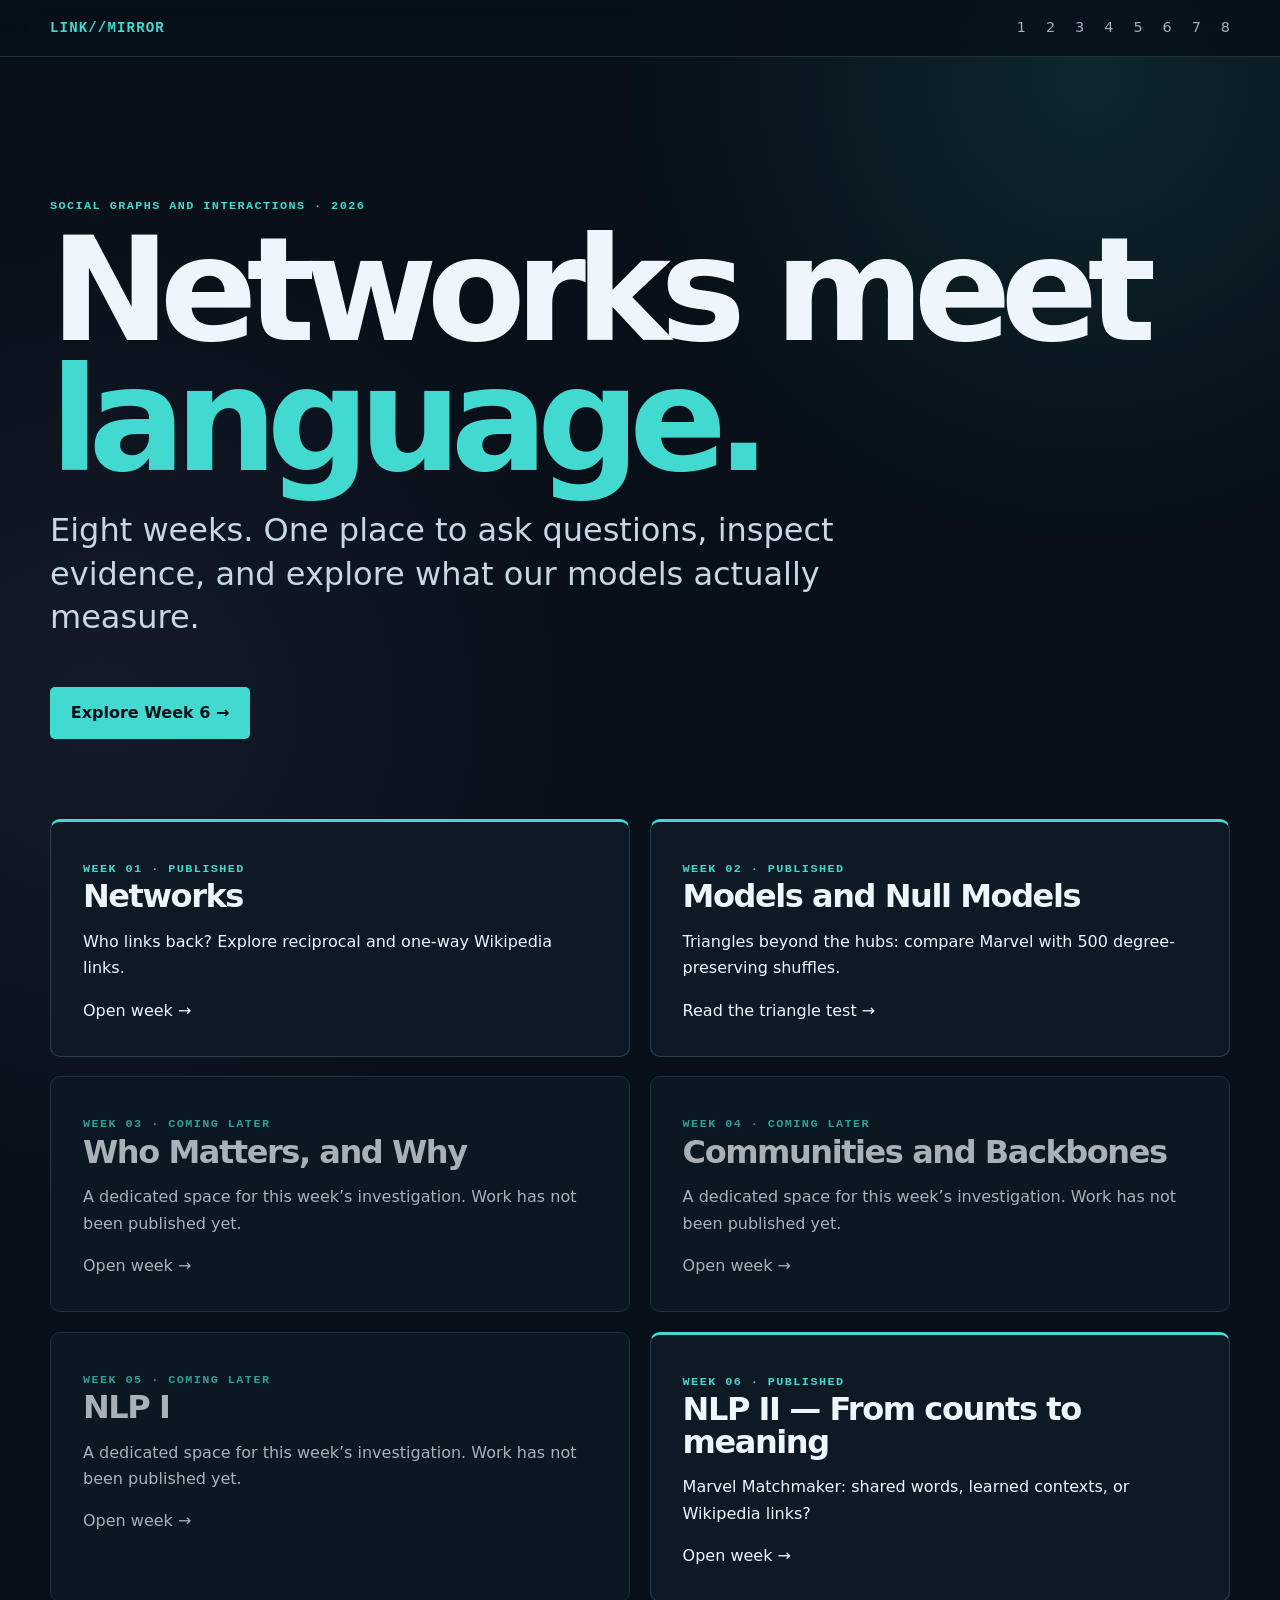
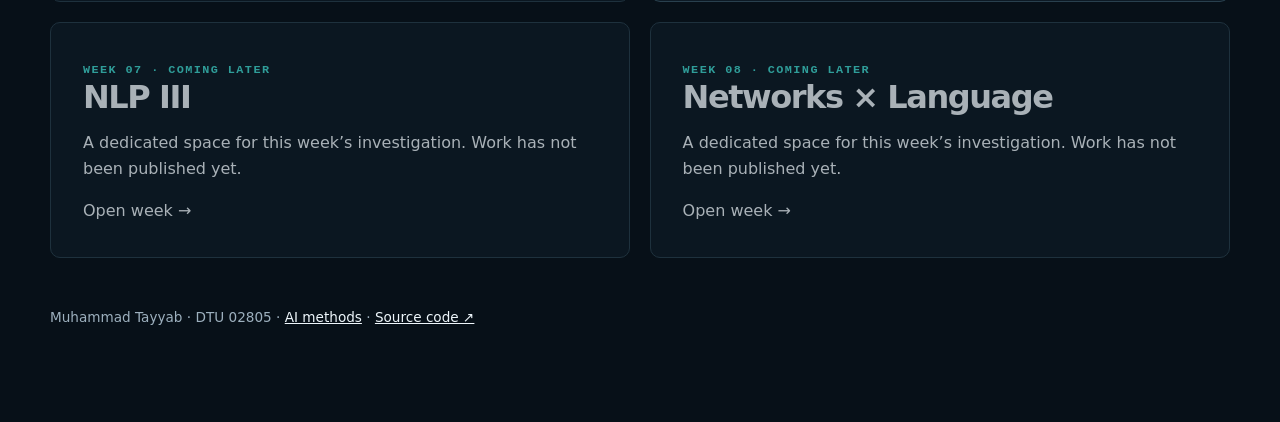
==== index.html @ 4ce1e416 "Publish Week 2 Marvel triangle shuffle test with reproducible analysis" ====
<!doctype html><html lang="en"><head><meta charset="utf-8"><meta name="viewport" content="width=device-width,initial-scale=1"><meta name="description" content="Social Graphs and Interactions: reproducible weekly investigations of networks and language."><title>Networks meet language · LINK//MIRROR</title><link rel="stylesheet" href="styles.css"><link rel="stylesheet" href="course.css?v=2"></head><body><header class="site-header"><a class="brand" href="index.html">LINK//MIRROR</a><nav aria-label="Weekly navigation"><a href="weeks/week1/">1</a><a href="weeks/week2/">2</a><a href="weeks/week3/">3</a><a href="weeks/week4/">4</a><a href="weeks/week5/">5</a><a href="weeks/week6/">6</a><a href="weeks/week7/">7</a><a href="weeks/week8/">8</a></nav></header><main><section class="hero"><p class="eyebrow">Social Graphs and Interactions · 2026</p><h1>Networks meet<br><em>language.</em></h1><p class="lede">Eight weeks. One place to ask questions, inspect evidence, and explore what our models actually measure.</p><a class="button" href="weeks/week6/">Explore Week 6 →</a></section><section class="week-grid"><a class="week-card ready" href="weeks/week1/"><span class="eyebrow">Week 01 · Published</span><h2>Networks</h2><p>Who links back? Explore reciprocal and one-way Wikipedia links.</p><span>Open week →</span></a><a class="week-card ready" href="weeks/week2/"><span class="eyebrow">Week 02 · Published</span><h2>Models and Null Models</h2><p>Triangles beyond the hubs: compare Marvel with 500 degree-preserving shuffles.</p><span>Read the triangle test →</span></a><a class="week-card " href="weeks/week3/"><span class="eyebrow">Week 03 · Coming later</span><h2>Who Matters, and Why</h2><p>A dedicated space for this week’s investigation. Work has not been published yet.</p><span>Open week →</span></a><a class="week-card " href="weeks/week4/"><span class="eyebrow">Week 04 · Coming later</span><h2>Communities and Backbones</h2><p>A dedicated space for this week’s investigation. Work has not been published yet.</p><span>Open week →</span></a><a class="week-card " href="weeks/week5/"><span class="eyebrow">Week 05 · Coming later</span><h2>NLP I</h2><p>A dedicated space for this week’s investigation. Work has not been published yet.</p><span>Open week →</span></a><a class="week-card ready" href="weeks/week6/"><span class="eyebrow">Week 06 · Published</span><h2>NLP II — From counts to meaning</h2><p>Marvel Matchmaker: shared words, learned contexts, or Wikipedia links?</p><span>Open week →</span></a><a class="week-card " href="weeks/week7/"><span class="eyebrow">Week 07 · Coming later</span><h2>NLP III</h2><p>A dedicated space for this week’s investigation. Work has not been published yet.</p><span>Open week →</span></a><a class="week-card " href="weeks/week8/"><span class="eyebrow">Week 08 · Coming later</span><h2>Networks × Language</h2><p>A dedicated space for this week’s investigation. Work has not been published yet.</p><span>Open week →</span></a></section></main><footer><p>Muhammad Tayyab · DTU 02805 · <a href="AI_METHODS.md">AI methods</a> · <a href="https://github.com/tayyab859/Social-graphs-2026">Source code ↗</a></p></footer></body></html>
---- styles.css ----
:root {
  --bg: #071018;
  --panel: #0d1a25;
  --panel-2: #122432;
  --text: #eef6fb;
  --muted: #9db0be;
  --line: #29404e;
  --cyan: #41d9d0;
  --orange: #ff8a5b;
  --violet: #a996ff;
  --max: 1180px;
}
* { box-sizing: border-box; }
html { scroll-behavior: smooth; }
body {
  margin: 0;
  color: var(--text);
  background: radial-gradient(circle at 85% 4%, rgba(65,217,208,.11), transparent 29rem), radial-gradient(circle at 8% 35%, rgba(169,150,255,.08), transparent 32rem), var(--bg);
  font-family: "DM Sans", system-ui, sans-serif;
  font-size: 16px;
  line-height: 1.65;
}
a { color: inherit; }
button, input { font: inherit; }
code { color: var(--cyan); font-family: "Space Mono", monospace; }
.site-header {
  position: sticky;
  top: 0;
  z-index: 20;
  display: flex;
  justify-content: space-between;
  align-items: center;
  gap: 1.5rem;
  padding: 1rem max(1.25rem, calc((100vw - var(--max)) / 2));
  border-bottom: 1px solid rgba(157,176,190,.2);
  background: rgba(7,16,24,.88);
  backdrop-filter: blur(16px);
}
.brand { font: 700 .88rem/1 "Space Mono", monospace; letter-spacing: .08em; text-decoration: none; color: var(--cyan); }
nav { display: flex; gap: 1.25rem; }
nav a { color: var(--muted); text-decoration: none; font-size: .9rem; }
nav a:hover, nav a:focus-visible { color: var(--text); }
main > section, footer { width: min(calc(100% - 2.5rem), var(--max)); margin-inline: auto; }
.hero { padding: clamp(5rem, 11vw, 9rem) 0 4rem; max-width: var(--max); }
.eyebrow, .section-label { margin: 0 0 .75rem; color: var(--cyan); font: 700 .74rem/1.4 "Space Mono", monospace; letter-spacing: .12em; text-transform: uppercase; }
h1, h2, h3, p { margin-top: 0; }
h1 { margin-bottom: 1.5rem; font-size: clamp(4rem, 12vw, 9rem); line-height: .9; letter-spacing: -.075em; }
.lede { max-width: 830px; color: #c8d7e0; font-size: clamp(1.25rem, 2.6vw, 2rem); line-height: 1.35; }
.hero-meta { display: flex; flex-wrap: wrap; gap: .7rem 2rem; color: var(--muted); font: .8rem "Space Mono", monospace; }
.metrics { display: grid; grid-template-columns: repeat(4, 1fr); border: 1px solid var(--line); background: rgba(13,26,37,.72); }
.metrics article { padding: 1.6rem; border-right: 1px solid var(--line); }
.metrics article:last-child { border-right: 0; }
.metrics strong { display: block; font: 700 clamp(1.9rem, 4vw, 3.1rem)/1 "Space Mono", monospace; }
.metrics span { display: block; margin-top: .7rem; color: var(--muted); font-size: .9rem; }
.prose { padding: 7rem 0; }
.two-column { display: grid; grid-template-columns: minmax(0, .82fr) minmax(0, 1.18fr); gap: clamp(2rem, 8vw, 7rem); }
h2 { margin-bottom: 1rem; font-size: clamp(2rem, 4vw, 3.6rem); line-height: 1.02; letter-spacing: -.045em; }
.prose > div:last-child { color: #c0d0da; font-size: 1.1rem; }
.method-strip { display: grid; grid-template-columns: repeat(4, 1fr); gap: 1px; padding: 1px; background: var(--line); }
.method-strip div { min-height: 180px; padding: 1.5rem; background: var(--panel); }
.method-strip span { color: var(--orange); font: 700 .8rem "Space Mono", monospace; }
.method-strip p { margin: 3.5rem 0 0; color: #c4d2db; }
.explorer { padding: 7rem 0; }
.section-heading { display: flex; align-items: end; justify-content: space-between; gap: 2rem; margin-bottom: 2rem; }
.section-heading > div:first-child { max-width: 700px; }
.section-heading p:last-child { color: var(--muted); }
.segmented { display: flex; flex: 0 0 auto; padding: .25rem; border: 1px solid var(--line); background: var(--panel); border-radius: 999px; }
.segmented button { padding: .5rem .85rem; color: var(--muted); background: transparent; border: 0; border-radius: 999px; cursor: pointer; }
.segmented button.active { color: #071018; background: var(--cyan); }
.visual-grid { display: grid; grid-template-columns: minmax(0, 1.55fr) minmax(300px, .75fr); gap: 1rem; }
.plot-card, .character-card { border: 1px solid var(--line); background: rgba(13,26,37,.88); }
.plot-card { position: relative; min-height: 530px; padding: 1rem; overflow: hidden; }
#scatter { width: 100%; height: auto; min-height: 460px; }
.status { position: absolute; inset: 0; display: grid; place-items: center; background: var(--panel); color: var(--muted); z-index: 2; }
.status.error { color: #ffb29a; }
.status[hidden] { display: none; }
.legend { display: flex; justify-content: center; flex-wrap: wrap; gap: 1rem; color: var(--muted); font-size: .8rem; }
.dot { display: inline-block; width: .65rem; height: .65rem; margin-right: .35rem; border-radius: 50%; }
.dot.magnet { background: var(--orange); }
.dot.balanced { background: var(--violet); }
.dot.broadcaster { background: var(--cyan); }
.character-card { padding: 1.4rem; }
.character-card > label { display: block; margin-bottom: .6rem; color: var(--muted); font: 700 .75rem "Space Mono", monospace; text-transform: uppercase; letter-spacing: .08em; }
.character-card input { width: 100%; padding: .85rem 1rem; color: var(--text); background: #071018; border: 1px solid var(--line); border-radius: .35rem; }
.character-card input:focus { outline: 2px solid var(--cyan); outline-offset: 2px; }
.empty-state { padding: 3rem .25rem; color: var(--muted); }
.character-title { display: flex; justify-content: space-between; align-items: start; gap: 1rem; margin-top: 2rem; }
.character-title h3 { margin-bottom: .25rem; font-size: 1.55rem; line-height: 1.1; }
.character-title a { color: var(--cyan); font: .8rem "Space Mono", monospace; }
.mini-metrics { display: grid; grid-template-columns: repeat(3, 1fr); margin: 1.5rem 0; border: 1px solid var(--line); }
.mini-metrics div { padding: .85rem; text-align: center; border-right: 1px solid var(--line); }
.mini-metrics div:last-child { border-right: 0; }
.mini-metrics strong, .mini-metrics span { display: block; }
.mini-metrics strong { font: 700 1.4rem "Space Mono", monospace; }
.mini-metrics span { color: var(--muted); font-size: .72rem; text-transform: uppercase; }
details { border-top: 1px solid var(--line); }
summary { padding: .8rem 0; cursor: pointer; color: #c7d4dc; }
summary b { float: right; color: var(--text); font-family: "Space Mono", monospace; }
details p { max-height: 95px; overflow: auto; color: var(--muted); font-size: .86rem; }
.caption { margin-top: 1rem; color: var(--muted); font-size: .84rem; }
.findings-grid { display: grid; grid-template-columns: repeat(3, 1fr); gap: 1rem; margin-top: 2.5rem; }
.findings-grid article { padding: 1.6rem; border-top: 2px solid var(--orange); background: var(--panel); }
.findings-grid h3 { margin: 1.5rem 0 .75rem; font-size: 1.35rem; }
.findings-grid p { color: var(--muted); }
.finding-number { color: var(--orange); font: 700 .75rem "Space Mono", monospace; }
.rankings { display: grid; grid-template-columns: 1fr 1fr; gap: 1rem; padding-bottom: 7rem; }
.rankings > article { padding: clamp(1.5rem, 3vw, 2.25rem); background: var(--panel); border: 1px solid var(--line); }
.rankings h2 { font-size: 2rem; }
.subcopy { color: var(--muted); }
.bars { margin-top: 2rem; }
.bar-row { display: grid; width: 100%; grid-template-columns: minmax(105px, 1.1fr) 2.2fr 2rem; align-items: center; gap: .65rem; margin: .75rem 0; padding: 0; color: var(--text); background: transparent; border: 0; text-align: left; cursor: pointer; font-size: .86rem; }
.bar-label { overflow: hidden; white-space: nowrap; text-overflow: ellipsis; }
.bar-track { height: .7rem; background: #071018; }
.bar-fill { display: block; height: 100%; background: var(--orange); }
.broadcast .bar-fill { background: var(--cyan); }
.bar-value { text-align: right; font-family: "Space Mono", monospace; }
.interpretation { border-top: 1px solid var(--line); }
.limitations { padding: 4rem; background: var(--panel-2); }
.checks-grid { display: grid; grid-template-columns: repeat(3, 1fr); gap: 1px; margin: 1.5rem 0 2rem; background: var(--line); }
.checks-grid article { padding: 1.25rem; background: var(--panel); }
.checks-grid strong, .checks-grid span { display: block; }
.checks-grid span { margin-top: .4rem; color: var(--muted); }
.checks-grid .pass { color: var(--cyan); }
.checks-grid .fail { color: #ff9c7a; }
footer { display: flex; justify-content: space-between; gap: 2rem; padding: 3rem 0 5rem; color: var(--muted); font-size: .85rem; }
footer strong, footer span { display: block; }
footer strong { color: var(--cyan); font-family: "Space Mono", monospace; }
footer a { color: var(--text); }
.tooltip { position: fixed; z-index: 50; pointer-events: none; padding: .55rem .7rem; border: 1px solid var(--line); background: #02080d; color: var(--text); font-size: .8rem; box-shadow: 0 10px 35px rgba(0,0,0,.4); }
.axis-line, .grid-line { stroke: #2d4554; stroke-width: 1; }
.grid-line { stroke-dasharray: 3 5; opacity: .7; }
.axis-label, .tick-label { fill: var(--muted); font-family: "Space Mono", monospace; font-size: 11px; }
.plot-dot { cursor: pointer; stroke: transparent; stroke-width: 4; transition: r .15s ease, opacity .15s ease; }
.plot-dot:hover, .plot-dot.selected { stroke: #fff; opacity: 1; }
@media (max-width: 850px) {
  nav a:not(:last-child) { display: none; }
  .metrics, .method-strip { grid-template-columns: 1fr 1fr; }
  .metrics article:nth-child(2) { border-right: 0; }
  .metrics article:nth-child(-n+2) { border-bottom: 1px solid var(--line); }
  .two-column, .visual-grid, .rankings { grid-template-columns: 1fr; }
  .findings-grid { grid-template-columns: 1fr; }
  .section-heading { align-items: start; flex-direction: column; }
  .plot-card { min-height: 400px; }
  #scatter { min-height: 360px; }
  .limitations { padding: 2rem 1.25rem; }
  footer { flex-direction: column; }
}
@media (max-width: 520px) {
  h1 { font-size: 3.75rem; }
  .metrics, .method-strip, .checks-grid { grid-template-columns: 1fr; }
  .metrics article { border-right: 0; border-bottom: 1px solid var(--line); }
  .metrics article:last-child { border-bottom: 0; }
  .method-strip div { min-height: 130px; }
  .method-strip p { margin-top: 1.5rem; }
}
@media (prefers-reduced-motion: reduce) {
  html { scroll-behavior: auto; }
  *, *::before, *::after { transition: none !important; }
}
---- course.css ----
em{font-style:normal;color:var(--cyan)}.button{display:inline-block;padding:.8rem 1.3rem;background:var(--cyan);color:var(--bg);text-decoration:none;border-radius:5px;margin:1rem 0;font-weight:700}.week-grid,.case-grid{display:grid;grid-template-columns:repeat(2,minmax(0,1fr));gap:1.2rem}.week-card,.case{padding:2rem;background:var(--panel);border:1px solid var(--line);border-radius:10px}.week-card{text-decoration:none;transition:transform .2s}.week-card:hover{transform:translateY(-4px);border-color:var(--cyan)}.week-card h2{font-size:2rem}.week-card:not(.ready){opacity:.7}.ready{border-top:3px solid var(--cyan)}.match-grid{display:grid;grid-template-columns:repeat(3,minmax(0,1fr));gap:1rem}.match-grid article{padding:1.3rem;background:var(--panel);border:1px solid var(--line);border-radius:8px;min-width:0}.match{display:block;width:100%;text-align:left;border:0;border-bottom:1px solid var(--line);background:transparent;color:var(--text);padding:.9rem .2rem;cursor:pointer}.match:hover{color:var(--cyan)}.score{display:block;font-family:monospace;color:var(--muted)}select,button{font:inherit}select,#surprise{max-width:100%;padding:.7rem;margin:.6rem;background:var(--panel);color:var(--text);border:1px solid var(--cyan);border-radius:5px}#network{max-height:470px;overflow:auto}.chart{background:var(--panel);padding:2rem;border-radius:10px}.chart-row{display:grid;grid-template-columns:180px 1fr 50px;gap:1rem;align-items:center;margin:1.3rem 0}.chart-row>div{height:24px;background:var(--panel-2)}.chart-row i{display:block;height:24px;background:var(--cyan)}.chart-row:nth-child(2) i{background:var(--violet)}.chart-row:nth-child(3) i{background:var(--orange)}pre{white-space:pre-wrap;overflow-wrap:anywhere;padding:1.3rem;background:var(--panel);color:var(--cyan)}.case h3{font-size:1.3rem}.prose>p{max-width:900px}.limitations{margin-bottom:4rem}li{margin-bottom:.8rem}nav{flex-wrap:wrap}a:focus-visible,button:focus-visible,select:focus-visible{outline:3px solid var(--orange);outline-offset:4px}@media(max-width:750px){.week-grid,.case-grid,.match-grid{grid-template-columns:1fr}.chart-row{grid-template-columns:100px 1fr 40px;font-size:.85rem}.chart{padding:1rem}.hero h1{font-size:clamp(3.2rem,13vw,6rem)}.site-header{position:static;gap:.5rem}nav{gap:.65rem}.week-card{padding:1.5rem}}
/* Keep all course weeks reachable on narrow screens. */
nav[aria-label="Weekly navigation"] a { display: inline-block; }
@media (max-width: 520px) { .site-header:has(nav[aria-label="Weekly navigation"]) { flex-wrap: wrap; } }

.overlap-figure{margin:1.5rem 0;padding:1.5rem;background:var(--panel);border:1px solid var(--line);border-radius:10px}.overlap-figure figcaption{margin-bottom:1.5rem}.overlap-row{display:grid;grid-template-columns:80px minmax(0,1fr) 35px;gap:1rem;align-items:center;margin:1rem 0}.overlap-track{background:var(--panel-2);height:26px}.overlap-track span{display:block;height:100%;background:var(--cyan)}.evidence{border-top:1px solid var(--line);padding-top:1rem;font-size:.95rem}.evidence a{text-decoration:underline}@media(max-width:520px){.overlap-figure{padding:1rem}.overlap-row{grid-template-columns:65px minmax(0,1fr) 28px;gap:.6rem}}
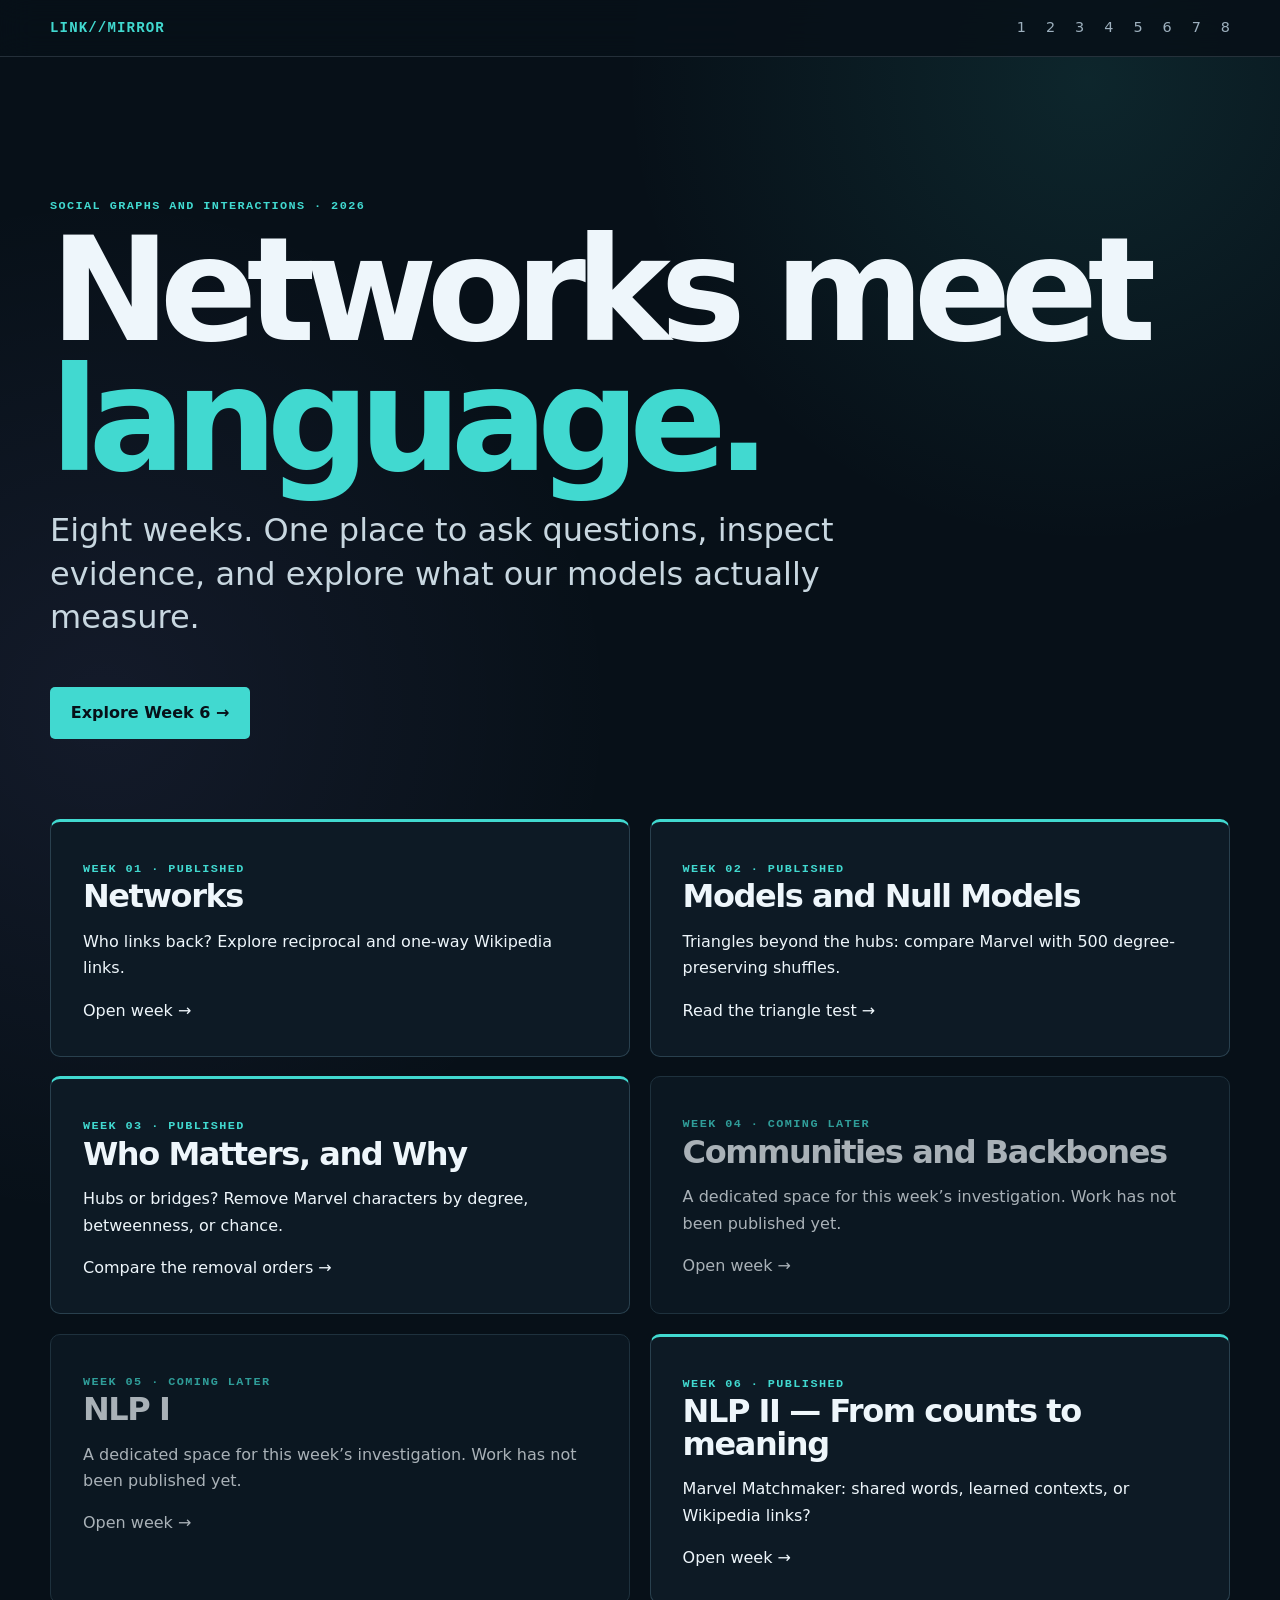
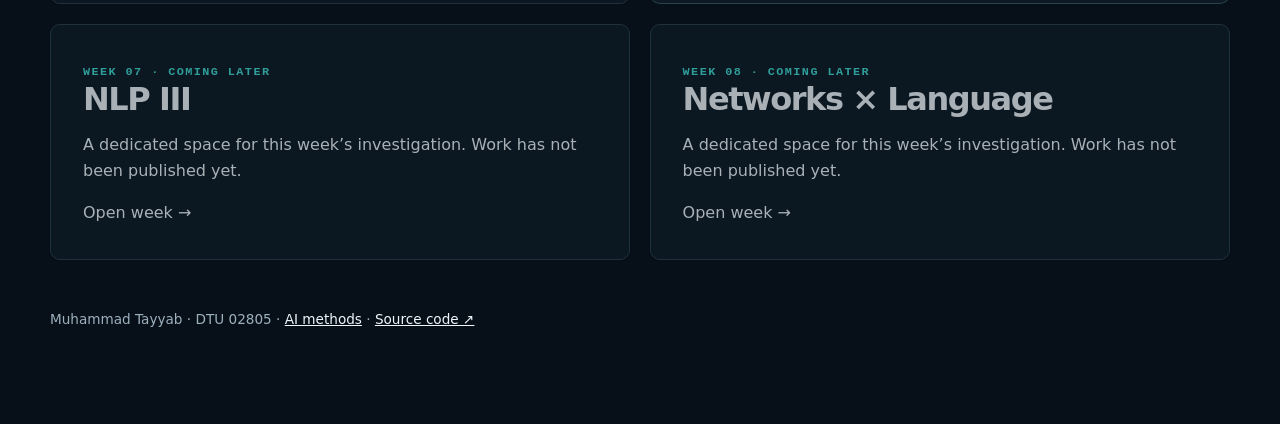
==== commit e9b509bf: "Publish Week 3 fixed-ranking Marvel removal experiment" ====
--- a/index.html
+++ b/index.html
@@ -1 +1 @@
-<!doctype html><html lang="en"><head><meta charset="utf-8"><meta name="viewport" content="width=device-width,initial-scale=1"><meta name="description" content="Social Graphs and Interactions: reproducible weekly investigations of networks and language."><title>Networks meet language · LINK//MIRROR</title><link rel="stylesheet" href="styles.css"><link rel="stylesheet" href="course.css?v=2"></head><body><header class="site-header"><a class="brand" href="index.html">LINK//MIRROR</a><nav aria-label="Weekly navigation"><a href="weeks/week1/">1</a><a href="weeks/week2/">2</a><a href="weeks/week3/">3</a><a href="weeks/week4/">4</a><a href="weeks/week5/">5</a><a href="weeks/week6/">6</a><a href="weeks/week7/">7</a><a href="weeks/week8/">8</a></nav></header><main><section class="hero"><p class="eyebrow">Social Graphs and Interactions · 2026</p><h1>Networks meet<br><em>language.</em></h1><p class="lede">Eight weeks. One place to ask questions, inspect evidence, and explore what our models actually measure.</p><a class="button" href="weeks/week6/">Explore Week 6 →</a></section><section class="week-grid"><a class="week-card ready" href="weeks/week1/"><span class="eyebrow">Week 01 · Published</span><h2>Networks</h2><p>Who links back? Explore reciprocal and one-way Wikipedia links.</p><span>Open week →</span></a><a class="week-card ready" href="weeks/week2/"><span class="eyebrow">Week 02 · Published</span><h2>Models and Null Models</h2><p>Triangles beyond the hubs: compare Marvel with 500 degree-preserving shuffles.</p><span>Read the triangle test →</span></a><a class="week-card " href="weeks/week3/"><span class="eyebrow">Week 03 · Coming later</span><h2>Who Matters, and Why</h2><p>A dedicated space for this week’s investigation. Work has not been published yet.</p><span>Open week →</span></a><a class="week-card " href="weeks/week4/"><span class="eyebrow">Week 04 · Coming later</span><h2>Communities and Backbones</h2><p>A dedicated space for this week’s investigation. Work has not been published yet.</p><span>Open week →</span></a><a class="week-card " href="weeks/week5/"><span class="eyebrow">Week 05 · Coming later</span><h2>NLP I</h2><p>A dedicated space for this week’s investigation. Work has not been published yet.</p><span>Open week →</span></a><a class="week-card ready" href="weeks/week6/"><span class="eyebrow">Week 06 · Published</span><h2>NLP II — From counts to meaning</h2><p>Marvel Matchmaker: shared words, learned contexts, or Wikipedia links?</p><span>Open week →</span></a><a class="week-card " href="weeks/week7/"><span class="eyebrow">Week 07 · Coming later</span><h2>NLP III</h2><p>A dedicated space for this week’s investigation. Work has not been published yet.</p><span>Open week →</span></a><a class="week-card " href="weeks/week8/"><span class="eyebrow">Week 08 · Coming later</span><h2>Networks × Language</h2><p>A dedicated space for this week’s investigation. Work has not been published yet.</p><span>Open week →</span></a></section></main><footer><p>Muhammad Tayyab · DTU 02805 · <a href="AI_METHODS.md">AI methods</a> · <a href="https://github.com/tayyab859/Social-graphs-2026">Source code ↗</a></p></footer></body></html>+<!doctype html><html lang="en"><head><meta charset="utf-8"><meta name="viewport" content="width=device-width,initial-scale=1"><meta name="description" content="Social Graphs and Interactions: reproducible weekly investigations of networks and language."><title>Networks meet language · LINK//MIRROR</title><link rel="stylesheet" href="styles.css"><link rel="stylesheet" href="course.css?v=2"></head><body><header class="site-header"><a class="brand" href="index.html">LINK//MIRROR</a><nav aria-label="Weekly navigation"><a href="weeks/week1/">1</a><a href="weeks/week2/">2</a><a href="weeks/week3/">3</a><a href="weeks/week4/">4</a><a href="weeks/week5/">5</a><a href="weeks/week6/">6</a><a href="weeks/week7/">7</a><a href="weeks/week8/">8</a></nav></header><main><section class="hero"><p class="eyebrow">Social Graphs and Interactions · 2026</p><h1>Networks meet<br><em>language.</em></h1><p class="lede">Eight weeks. One place to ask questions, inspect evidence, and explore what our models actually measure.</p><a class="button" href="weeks/week6/">Explore Week 6 →</a></section><section class="week-grid"><a class="week-card ready" href="weeks/week1/"><span class="eyebrow">Week 01 · Published</span><h2>Networks</h2><p>Who links back? Explore reciprocal and one-way Wikipedia links.</p><span>Open week →</span></a><a class="week-card ready" href="weeks/week2/"><span class="eyebrow">Week 02 · Published</span><h2>Models and Null Models</h2><p>Triangles beyond the hubs: compare Marvel with 500 degree-preserving shuffles.</p><span>Read the triangle test →</span></a><a class="week-card ready" href="weeks/week3/"><span class="eyebrow">Week 03 · Published</span><h2>Who Matters, and Why</h2><p>Hubs or bridges? Remove Marvel characters by degree, betweenness, or chance.</p><span>Compare the removal orders →</span></a><a class="week-card " href="weeks/week4/"><span class="eyebrow">Week 04 · Coming later</span><h2>Communities and Backbones</h2><p>A dedicated space for this week’s investigation. Work has not been published yet.</p><span>Open week →</span></a><a class="week-card " href="weeks/week5/"><span class="eyebrow">Week 05 · Coming later</span><h2>NLP I</h2><p>A dedicated space for this week’s investigation. Work has not been published yet.</p><span>Open week →</span></a><a class="week-card ready" href="weeks/week6/"><span class="eyebrow">Week 06 · Published</span><h2>NLP II — From counts to meaning</h2><p>Marvel Matchmaker: shared words, learned contexts, or Wikipedia links?</p><span>Open week →</span></a><a class="week-card " href="weeks/week7/"><span class="eyebrow">Week 07 · Coming later</span><h2>NLP III</h2><p>A dedicated space for this week’s investigation. Work has not been published yet.</p><span>Open week →</span></a><a class="week-card " href="weeks/week8/"><span class="eyebrow">Week 08 · Coming later</span><h2>Networks × Language</h2><p>A dedicated space for this week’s investigation. Work has not been published yet.</p><span>Open week →</span></a></section></main><footer><p>Muhammad Tayyab · DTU 02805 · <a href="AI_METHODS.md">AI methods</a> · <a href="https://github.com/tayyab859/Social-graphs-2026">Source code ↗</a></p></footer></body></html>
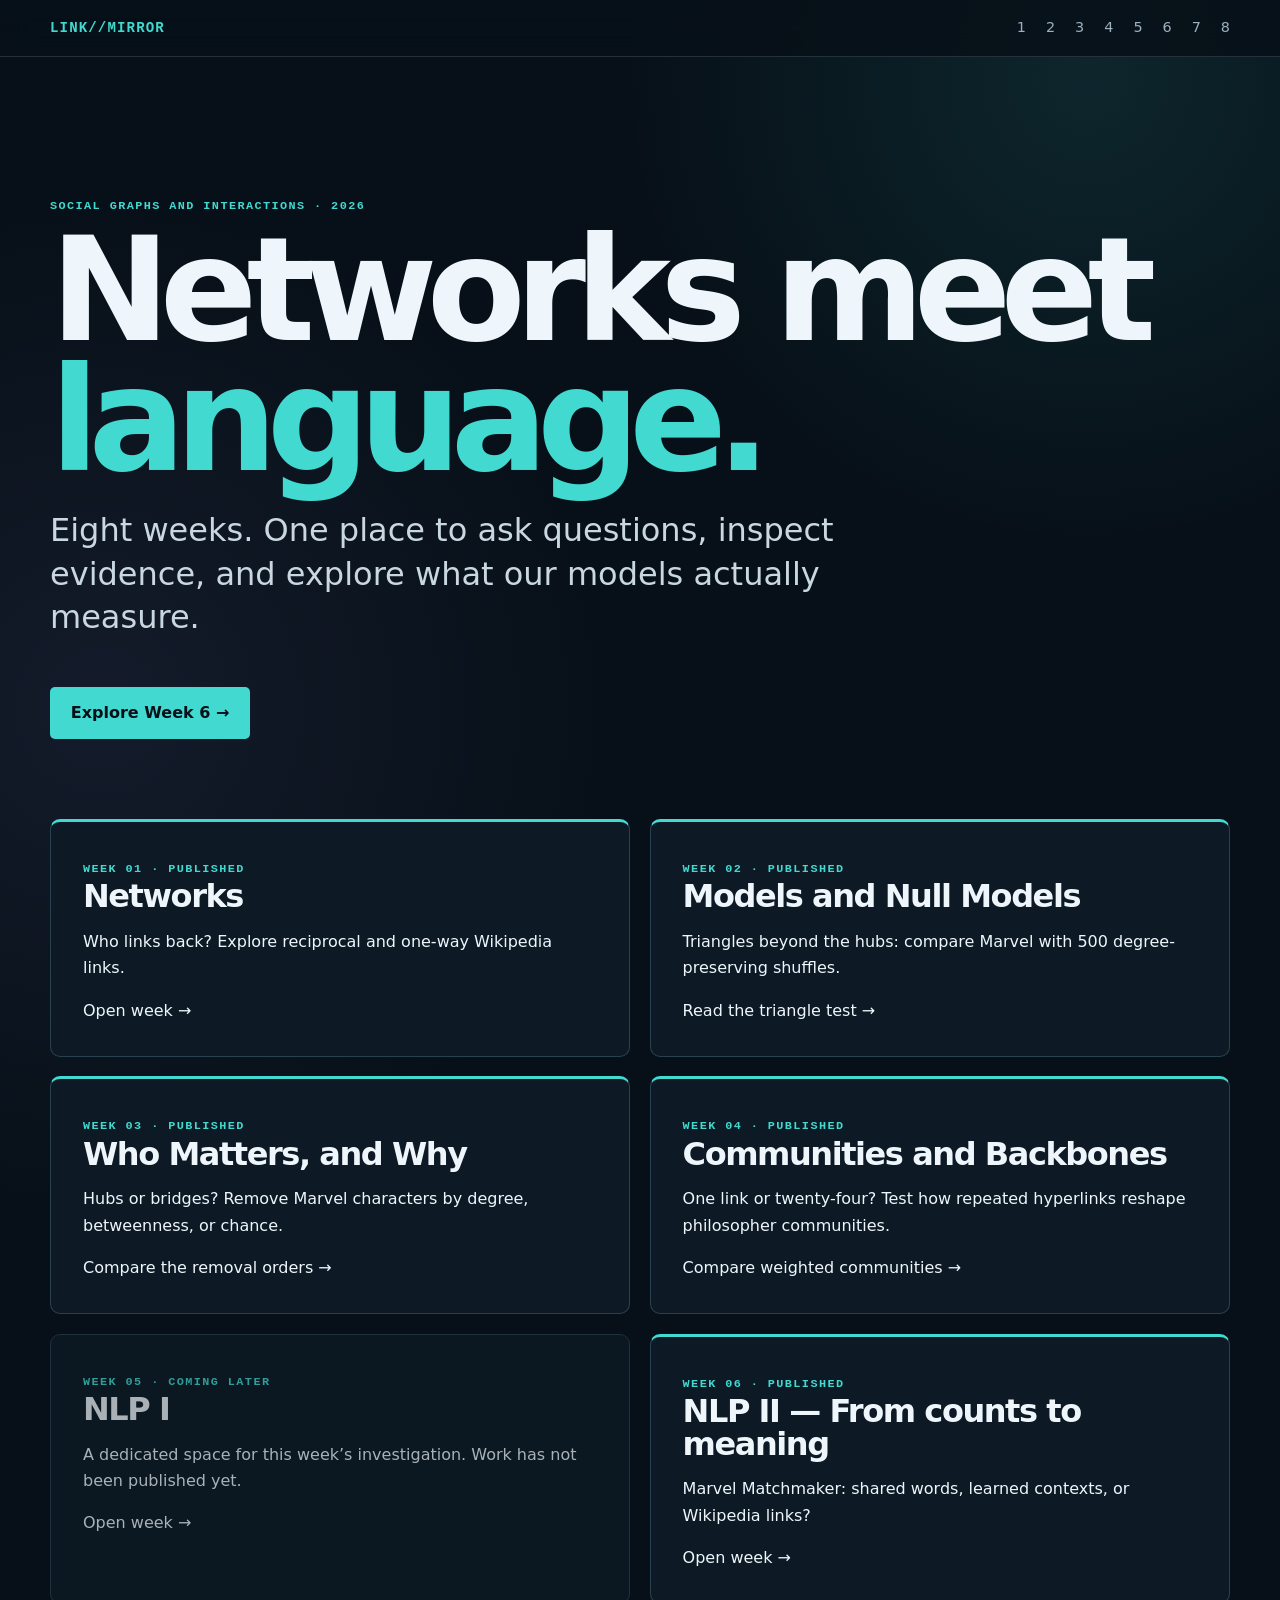
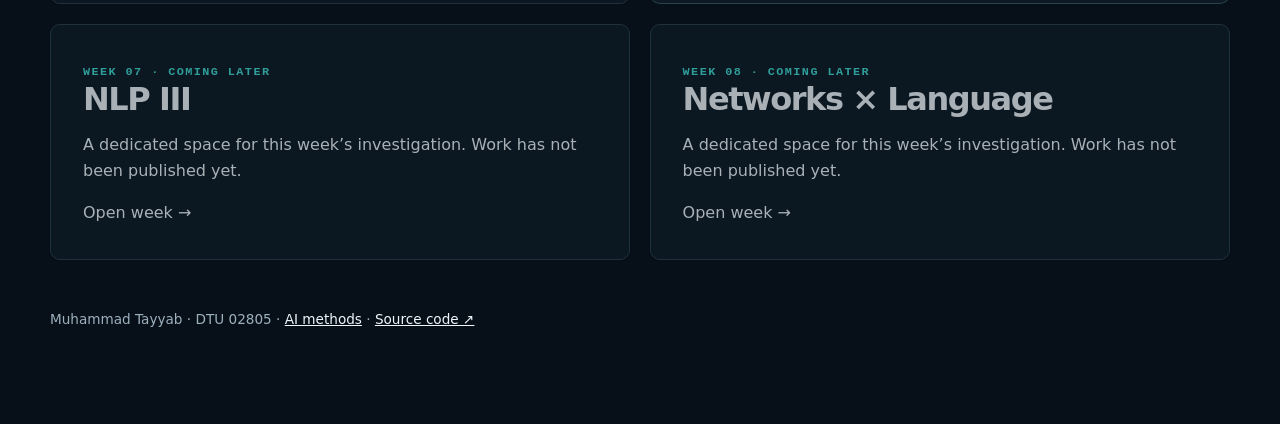
==== commit 2ea6239b: "Publish Week 4 weighted philosopher community comparison" ====
--- a/index.html
+++ b/index.html
@@ -1 +1 @@
-<!doctype html><html lang="en"><head><meta charset="utf-8"><meta name="viewport" content="width=device-width,initial-scale=1"><meta name="description" content="Social Graphs and Interactions: reproducible weekly investigations of networks and language."><title>Networks meet language · LINK//MIRROR</title><link rel="stylesheet" href="styles.css"><link rel="stylesheet" href="course.css?v=2"></head><body><header class="site-header"><a class="brand" href="index.html">LINK//MIRROR</a><nav aria-label="Weekly navigation"><a href="weeks/week1/">1</a><a href="weeks/week2/">2</a><a href="weeks/week3/">3</a><a href="weeks/week4/">4</a><a href="weeks/week5/">5</a><a href="weeks/week6/">6</a><a href="weeks/week7/">7</a><a href="weeks/week8/">8</a></nav></header><main><section class="hero"><p class="eyebrow">Social Graphs and Interactions · 2026</p><h1>Networks meet<br><em>language.</em></h1><p class="lede">Eight weeks. One place to ask questions, inspect evidence, and explore what our models actually measure.</p><a class="button" href="weeks/week6/">Explore Week 6 →</a></section><section class="week-grid"><a class="week-card ready" href="weeks/week1/"><span class="eyebrow">Week 01 · Published</span><h2>Networks</h2><p>Who links back? Explore reciprocal and one-way Wikipedia links.</p><span>Open week →</span></a><a class="week-card ready" href="weeks/week2/"><span class="eyebrow">Week 02 · Published</span><h2>Models and Null Models</h2><p>Triangles beyond the hubs: compare Marvel with 500 degree-preserving shuffles.</p><span>Read the triangle test →</span></a><a class="week-card ready" href="weeks/week3/"><span class="eyebrow">Week 03 · Published</span><h2>Who Matters, and Why</h2><p>Hubs or bridges? Remove Marvel characters by degree, betweenness, or chance.</p><span>Compare the removal orders →</span></a><a class="week-card " href="weeks/week4/"><span class="eyebrow">Week 04 · Coming later</span><h2>Communities and Backbones</h2><p>A dedicated space for this week’s investigation. Work has not been published yet.</p><span>Open week →</span></a><a class="week-card " href="weeks/week5/"><span class="eyebrow">Week 05 · Coming later</span><h2>NLP I</h2><p>A dedicated space for this week’s investigation. Work has not been published yet.</p><span>Open week →</span></a><a class="week-card ready" href="weeks/week6/"><span class="eyebrow">Week 06 · Published</span><h2>NLP II — From counts to meaning</h2><p>Marvel Matchmaker: shared words, learned contexts, or Wikipedia links?</p><span>Open week →</span></a><a class="week-card " href="weeks/week7/"><span class="eyebrow">Week 07 · Coming later</span><h2>NLP III</h2><p>A dedicated space for this week’s investigation. Work has not been published yet.</p><span>Open week →</span></a><a class="week-card " href="weeks/week8/"><span class="eyebrow">Week 08 · Coming later</span><h2>Networks × Language</h2><p>A dedicated space for this week’s investigation. Work has not been published yet.</p><span>Open week →</span></a></section></main><footer><p>Muhammad Tayyab · DTU 02805 · <a href="AI_METHODS.md">AI methods</a> · <a href="https://github.com/tayyab859/Social-graphs-2026">Source code ↗</a></p></footer></body></html>+<!doctype html><html lang="en"><head><meta charset="utf-8"><meta name="viewport" content="width=device-width,initial-scale=1"><meta name="description" content="Social Graphs and Interactions: reproducible weekly investigations of networks and language."><title>Networks meet language · LINK//MIRROR</title><link rel="stylesheet" href="styles.css"><link rel="stylesheet" href="course.css?v=2"></head><body><header class="site-header"><a class="brand" href="index.html">LINK//MIRROR</a><nav aria-label="Weekly navigation"><a href="weeks/week1/">1</a><a href="weeks/week2/">2</a><a href="weeks/week3/">3</a><a href="weeks/week4/">4</a><a href="weeks/week5/">5</a><a href="weeks/week6/">6</a><a href="weeks/week7/">7</a><a href="weeks/week8/">8</a></nav></header><main><section class="hero"><p class="eyebrow">Social Graphs and Interactions · 2026</p><h1>Networks meet<br><em>language.</em></h1><p class="lede">Eight weeks. One place to ask questions, inspect evidence, and explore what our models actually measure.</p><a class="button" href="weeks/week6/">Explore Week 6 →</a></section><section class="week-grid"><a class="week-card ready" href="weeks/week1/"><span class="eyebrow">Week 01 · Published</span><h2>Networks</h2><p>Who links back? Explore reciprocal and one-way Wikipedia links.</p><span>Open week →</span></a><a class="week-card ready" href="weeks/week2/"><span class="eyebrow">Week 02 · Published</span><h2>Models and Null Models</h2><p>Triangles beyond the hubs: compare Marvel with 500 degree-preserving shuffles.</p><span>Read the triangle test →</span></a><a class="week-card ready" href="weeks/week3/"><span class="eyebrow">Week 03 · Published</span><h2>Who Matters, and Why</h2><p>Hubs or bridges? Remove Marvel characters by degree, betweenness, or chance.</p><span>Compare the removal orders →</span></a><a class="week-card ready" href="weeks/week4/"><span class="eyebrow">Week 04 · Published</span><h2>Communities and Backbones</h2><p>One link or twenty-four? Test how repeated hyperlinks reshape philosopher communities.</p><span>Compare weighted communities →</span></a><a class="week-card " href="weeks/week5/"><span class="eyebrow">Week 05 · Coming later</span><h2>NLP I</h2><p>A dedicated space for this week’s investigation. Work has not been published yet.</p><span>Open week →</span></a><a class="week-card ready" href="weeks/week6/"><span class="eyebrow">Week 06 · Published</span><h2>NLP II — From counts to meaning</h2><p>Marvel Matchmaker: shared words, learned contexts, or Wikipedia links?</p><span>Open week →</span></a><a class="week-card " href="weeks/week7/"><span class="eyebrow">Week 07 · Coming later</span><h2>NLP III</h2><p>A dedicated space for this week’s investigation. Work has not been published yet.</p><span>Open week →</span></a><a class="week-card " href="weeks/week8/"><span class="eyebrow">Week 08 · Coming later</span><h2>Networks × Language</h2><p>A dedicated space for this week’s investigation. Work has not been published yet.</p><span>Open week →</span></a></section></main><footer><p>Muhammad Tayyab · DTU 02805 · <a href="AI_METHODS.md">AI methods</a> · <a href="https://github.com/tayyab859/Social-graphs-2026">Source code ↗</a></p></footer></body></html>
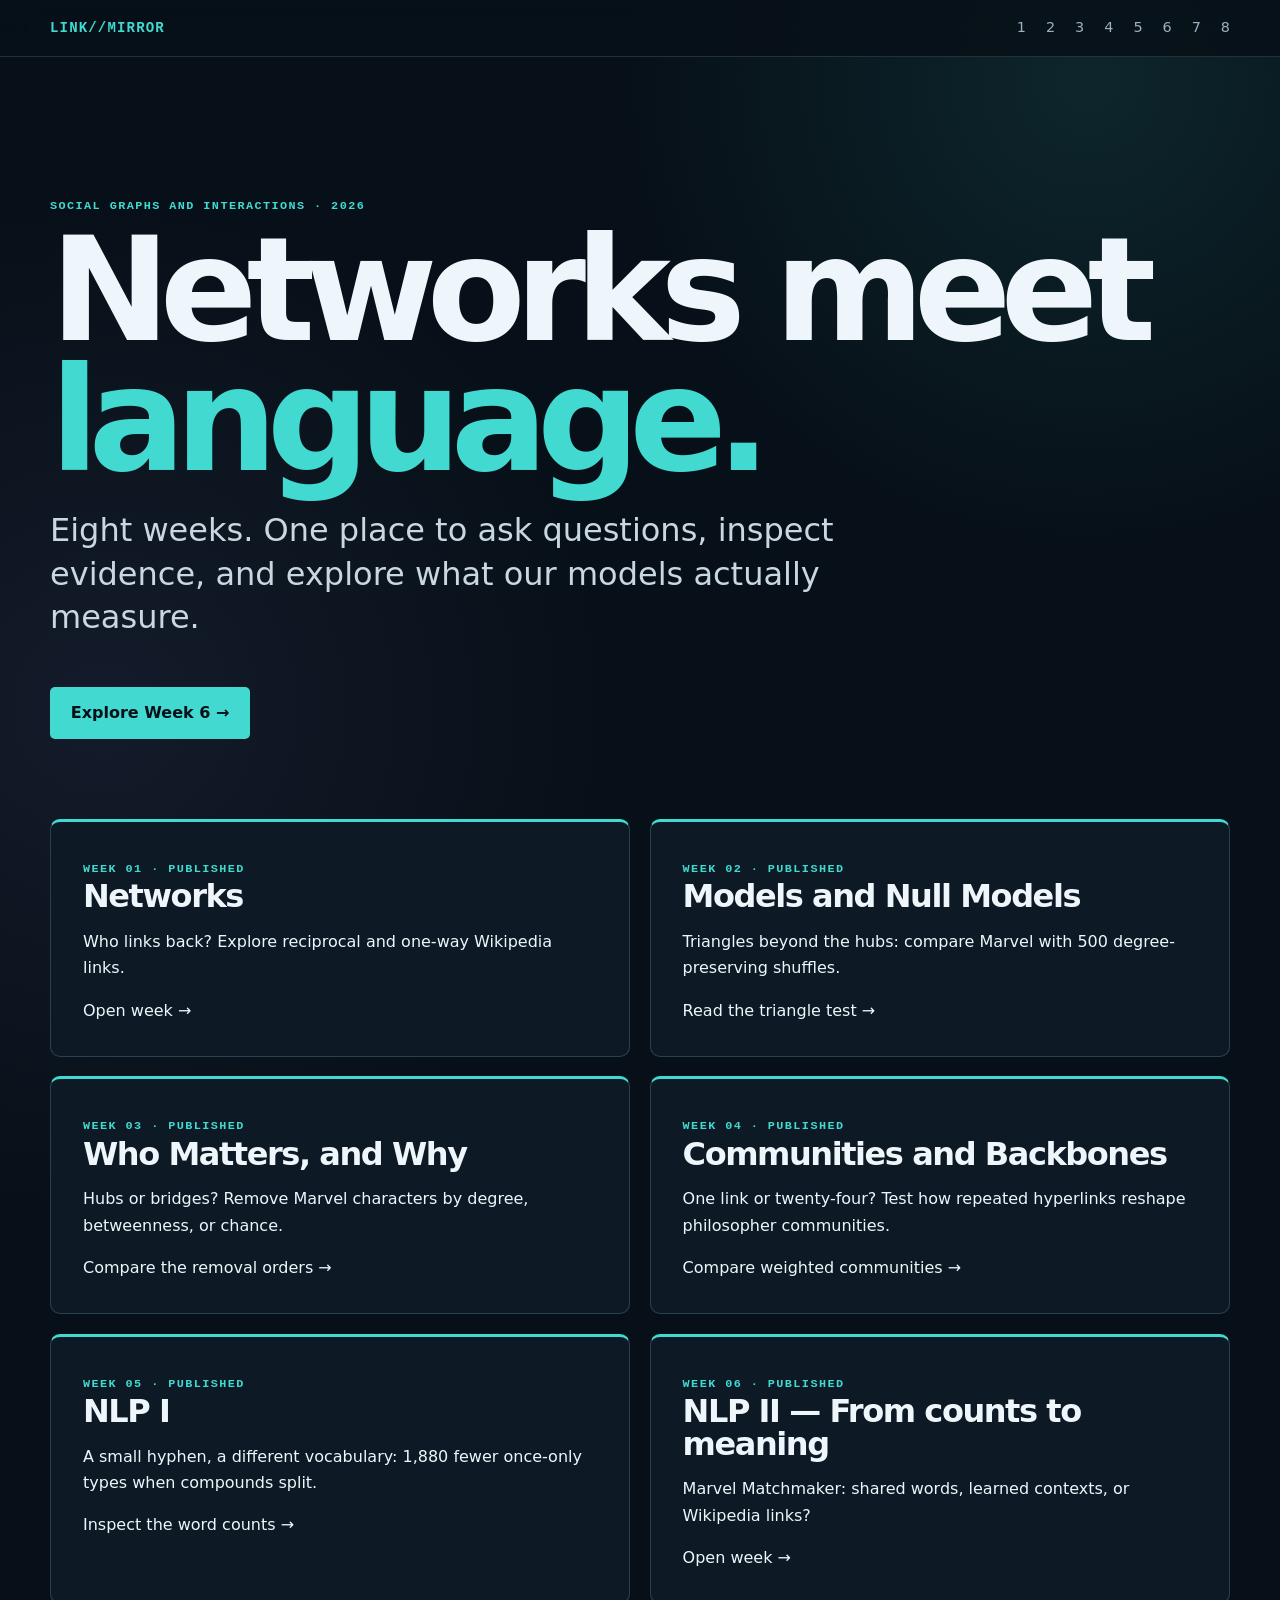
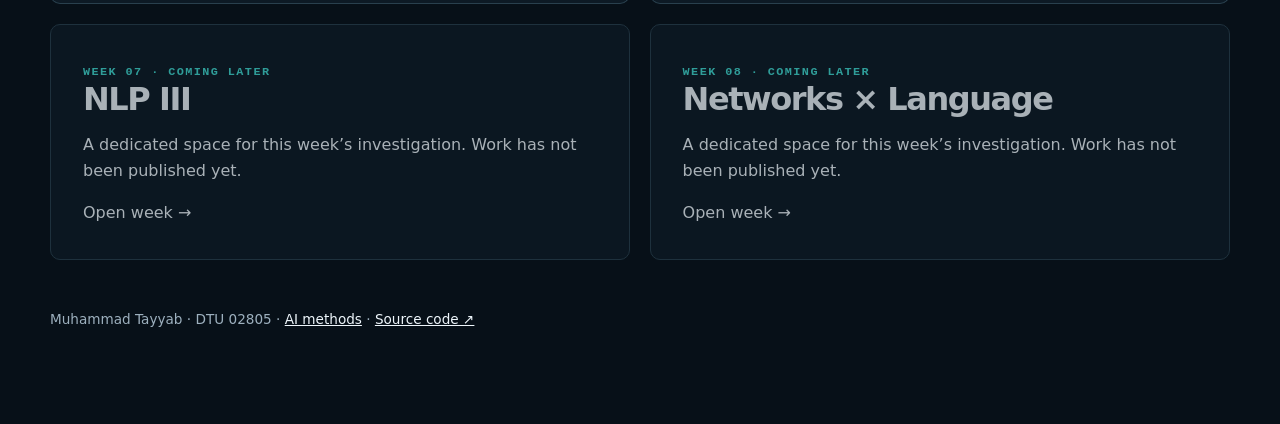
==== commit fe4322e4: "Publish Week 5 hyphen tokenization and rare-word analysis" ====
--- a/index.html
+++ b/index.html
@@ -1 +1 @@
-<!doctype html><html lang="en"><head><meta charset="utf-8"><meta name="viewport" content="width=device-width,initial-scale=1"><meta name="description" content="Social Graphs and Interactions: reproducible weekly investigations of networks and language."><title>Networks meet language · LINK//MIRROR</title><link rel="stylesheet" href="styles.css"><link rel="stylesheet" href="course.css?v=2"></head><body><header class="site-header"><a class="brand" href="index.html">LINK//MIRROR</a><nav aria-label="Weekly navigation"><a href="weeks/week1/">1</a><a href="weeks/week2/">2</a><a href="weeks/week3/">3</a><a href="weeks/week4/">4</a><a href="weeks/week5/">5</a><a href="weeks/week6/">6</a><a href="weeks/week7/">7</a><a href="weeks/week8/">8</a></nav></header><main><section class="hero"><p class="eyebrow">Social Graphs and Interactions · 2026</p><h1>Networks meet<br><em>language.</em></h1><p class="lede">Eight weeks. One place to ask questions, inspect evidence, and explore what our models actually measure.</p><a class="button" href="weeks/week6/">Explore Week 6 →</a></section><section class="week-grid"><a class="week-card ready" href="weeks/week1/"><span class="eyebrow">Week 01 · Published</span><h2>Networks</h2><p>Who links back? Explore reciprocal and one-way Wikipedia links.</p><span>Open week →</span></a><a class="week-card ready" href="weeks/week2/"><span class="eyebrow">Week 02 · Published</span><h2>Models and Null Models</h2><p>Triangles beyond the hubs: compare Marvel with 500 degree-preserving shuffles.</p><span>Read the triangle test →</span></a><a class="week-card ready" href="weeks/week3/"><span class="eyebrow">Week 03 · Published</span><h2>Who Matters, and Why</h2><p>Hubs or bridges? Remove Marvel characters by degree, betweenness, or chance.</p><span>Compare the removal orders →</span></a><a class="week-card ready" href="weeks/week4/"><span class="eyebrow">Week 04 · Published</span><h2>Communities and Backbones</h2><p>One link or twenty-four? Test how repeated hyperlinks reshape philosopher communities.</p><span>Compare weighted communities →</span></a><a class="week-card " href="weeks/week5/"><span class="eyebrow">Week 05 · Coming later</span><h2>NLP I</h2><p>A dedicated space for this week’s investigation. Work has not been published yet.</p><span>Open week →</span></a><a class="week-card ready" href="weeks/week6/"><span class="eyebrow">Week 06 · Published</span><h2>NLP II — From counts to meaning</h2><p>Marvel Matchmaker: shared words, learned contexts, or Wikipedia links?</p><span>Open week →</span></a><a class="week-card " href="weeks/week7/"><span class="eyebrow">Week 07 · Coming later</span><h2>NLP III</h2><p>A dedicated space for this week’s investigation. Work has not been published yet.</p><span>Open week →</span></a><a class="week-card " href="weeks/week8/"><span class="eyebrow">Week 08 · Coming later</span><h2>Networks × Language</h2><p>A dedicated space for this week’s investigation. Work has not been published yet.</p><span>Open week →</span></a></section></main><footer><p>Muhammad Tayyab · DTU 02805 · <a href="AI_METHODS.md">AI methods</a> · <a href="https://github.com/tayyab859/Social-graphs-2026">Source code ↗</a></p></footer></body></html>+<!doctype html><html lang="en"><head><meta charset="utf-8"><meta name="viewport" content="width=device-width,initial-scale=1"><meta name="description" content="Social Graphs and Interactions: reproducible weekly investigations of networks and language."><title>Networks meet language · LINK//MIRROR</title><link rel="stylesheet" href="styles.css"><link rel="stylesheet" href="course.css?v=2"></head><body><header class="site-header"><a class="brand" href="index.html">LINK//MIRROR</a><nav aria-label="Weekly navigation"><a href="weeks/week1/">1</a><a href="weeks/week2/">2</a><a href="weeks/week3/">3</a><a href="weeks/week4/">4</a><a href="weeks/week5/">5</a><a href="weeks/week6/">6</a><a href="weeks/week7/">7</a><a href="weeks/week8/">8</a></nav></header><main><section class="hero"><p class="eyebrow">Social Graphs and Interactions · 2026</p><h1>Networks meet<br><em>language.</em></h1><p class="lede">Eight weeks. One place to ask questions, inspect evidence, and explore what our models actually measure.</p><a class="button" href="weeks/week6/">Explore Week 6 →</a></section><section class="week-grid"><a class="week-card ready" href="weeks/week1/"><span class="eyebrow">Week 01 · Published</span><h2>Networks</h2><p>Who links back? Explore reciprocal and one-way Wikipedia links.</p><span>Open week →</span></a><a class="week-card ready" href="weeks/week2/"><span class="eyebrow">Week 02 · Published</span><h2>Models and Null Models</h2><p>Triangles beyond the hubs: compare Marvel with 500 degree-preserving shuffles.</p><span>Read the triangle test →</span></a><a class="week-card ready" href="weeks/week3/"><span class="eyebrow">Week 03 · Published</span><h2>Who Matters, and Why</h2><p>Hubs or bridges? Remove Marvel characters by degree, betweenness, or chance.</p><span>Compare the removal orders →</span></a><a class="week-card ready" href="weeks/week4/"><span class="eyebrow">Week 04 · Published</span><h2>Communities and Backbones</h2><p>One link or twenty-four? Test how repeated hyperlinks reshape philosopher communities.</p><span>Compare weighted communities →</span></a><a class="week-card ready" href="weeks/week5/"><span class="eyebrow">Week 05 · Published</span><h2>NLP I</h2><p>A small hyphen, a different vocabulary: 1,880 fewer once-only types when compounds split.</p><span>Inspect the word counts →</span></a><a class="week-card ready" href="weeks/week6/"><span class="eyebrow">Week 06 · Published</span><h2>NLP II — From counts to meaning</h2><p>Marvel Matchmaker: shared words, learned contexts, or Wikipedia links?</p><span>Open week →</span></a><a class="week-card " href="weeks/week7/"><span class="eyebrow">Week 07 · Coming later</span><h2>NLP III</h2><p>A dedicated space for this week’s investigation. Work has not been published yet.</p><span>Open week →</span></a><a class="week-card " href="weeks/week8/"><span class="eyebrow">Week 08 · Coming later</span><h2>Networks × Language</h2><p>A dedicated space for this week’s investigation. Work has not been published yet.</p><span>Open week →</span></a></section></main><footer><p>Muhammad Tayyab · DTU 02805 · <a href="AI_METHODS.md">AI methods</a> · <a href="https://github.com/tayyab859/Social-graphs-2026">Source code ↗</a></p></footer></body></html>
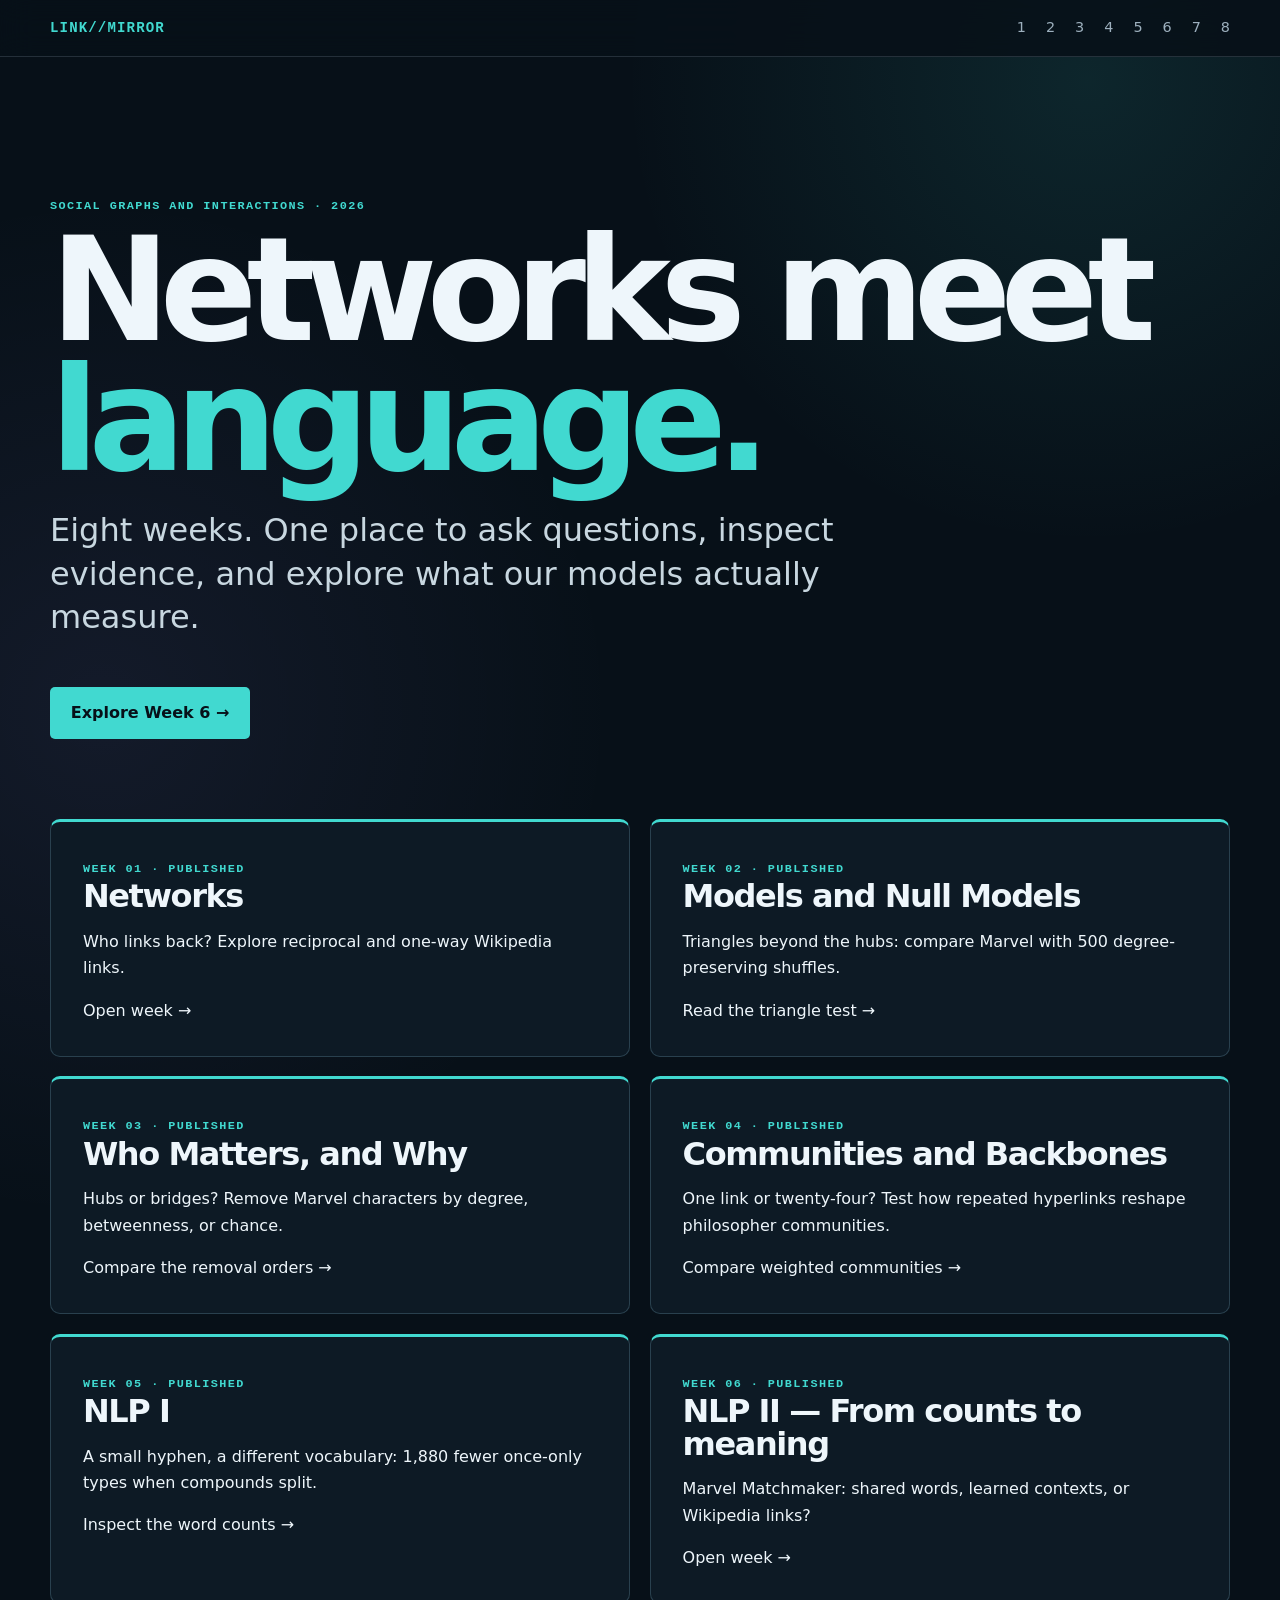
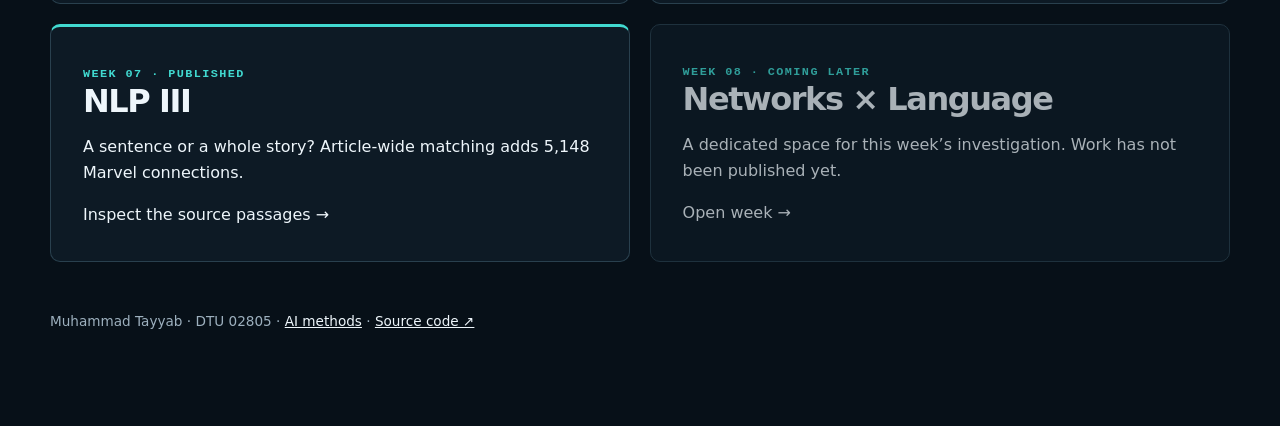
==== commit 8d74947e: "Publish Week 7 co-occurrence window comparison with source audits" ====
--- a/index.html
+++ b/index.html
@@ -1 +1 @@
-<!doctype html><html lang="en"><head><meta charset="utf-8"><meta name="viewport" content="width=device-width,initial-scale=1"><meta name="description" content="Social Graphs and Interactions: reproducible weekly investigations of networks and language."><title>Networks meet language · LINK//MIRROR</title><link rel="stylesheet" href="styles.css"><link rel="stylesheet" href="course.css?v=2"></head><body><header class="site-header"><a class="brand" href="index.html">LINK//MIRROR</a><nav aria-label="Weekly navigation"><a href="weeks/week1/">1</a><a href="weeks/week2/">2</a><a href="weeks/week3/">3</a><a href="weeks/week4/">4</a><a href="weeks/week5/">5</a><a href="weeks/week6/">6</a><a href="weeks/week7/">7</a><a href="weeks/week8/">8</a></nav></header><main><section class="hero"><p class="eyebrow">Social Graphs and Interactions · 2026</p><h1>Networks meet<br><em>language.</em></h1><p class="lede">Eight weeks. One place to ask questions, inspect evidence, and explore what our models actually measure.</p><a class="button" href="weeks/week6/">Explore Week 6 →</a></section><section class="week-grid"><a class="week-card ready" href="weeks/week1/"><span class="eyebrow">Week 01 · Published</span><h2>Networks</h2><p>Who links back? Explore reciprocal and one-way Wikipedia links.</p><span>Open week →</span></a><a class="week-card ready" href="weeks/week2/"><span class="eyebrow">Week 02 · Published</span><h2>Models and Null Models</h2><p>Triangles beyond the hubs: compare Marvel with 500 degree-preserving shuffles.</p><span>Read the triangle test →</span></a><a class="week-card ready" href="weeks/week3/"><span class="eyebrow">Week 03 · Published</span><h2>Who Matters, and Why</h2><p>Hubs or bridges? Remove Marvel characters by degree, betweenness, or chance.</p><span>Compare the removal orders →</span></a><a class="week-card ready" href="weeks/week4/"><span class="eyebrow">Week 04 · Published</span><h2>Communities and Backbones</h2><p>One link or twenty-four? Test how repeated hyperlinks reshape philosopher communities.</p><span>Compare weighted communities →</span></a><a class="week-card ready" href="weeks/week5/"><span class="eyebrow">Week 05 · Published</span><h2>NLP I</h2><p>A small hyphen, a different vocabulary: 1,880 fewer once-only types when compounds split.</p><span>Inspect the word counts →</span></a><a class="week-card ready" href="weeks/week6/"><span class="eyebrow">Week 06 · Published</span><h2>NLP II — From counts to meaning</h2><p>Marvel Matchmaker: shared words, learned contexts, or Wikipedia links?</p><span>Open week →</span></a><a class="week-card " href="weeks/week7/"><span class="eyebrow">Week 07 · Coming later</span><h2>NLP III</h2><p>A dedicated space for this week’s investigation. Work has not been published yet.</p><span>Open week →</span></a><a class="week-card " href="weeks/week8/"><span class="eyebrow">Week 08 · Coming later</span><h2>Networks × Language</h2><p>A dedicated space for this week’s investigation. Work has not been published yet.</p><span>Open week →</span></a></section></main><footer><p>Muhammad Tayyab · DTU 02805 · <a href="AI_METHODS.md">AI methods</a> · <a href="https://github.com/tayyab859/Social-graphs-2026">Source code ↗</a></p></footer></body></html>+<!doctype html><html lang="en"><head><meta charset="utf-8"><meta name="viewport" content="width=device-width,initial-scale=1"><meta name="description" content="Social Graphs and Interactions: reproducible weekly investigations of networks and language."><title>Networks meet language · LINK//MIRROR</title><link rel="stylesheet" href="styles.css"><link rel="stylesheet" href="course.css?v=2"></head><body><header class="site-header"><a class="brand" href="index.html">LINK//MIRROR</a><nav aria-label="Weekly navigation"><a href="weeks/week1/">1</a><a href="weeks/week2/">2</a><a href="weeks/week3/">3</a><a href="weeks/week4/">4</a><a href="weeks/week5/">5</a><a href="weeks/week6/">6</a><a href="weeks/week7/">7</a><a href="weeks/week8/">8</a></nav></header><main><section class="hero"><p class="eyebrow">Social Graphs and Interactions · 2026</p><h1>Networks meet<br><em>language.</em></h1><p class="lede">Eight weeks. One place to ask questions, inspect evidence, and explore what our models actually measure.</p><a class="button" href="weeks/week6/">Explore Week 6 →</a></section><section class="week-grid"><a class="week-card ready" href="weeks/week1/"><span class="eyebrow">Week 01 · Published</span><h2>Networks</h2><p>Who links back? Explore reciprocal and one-way Wikipedia links.</p><span>Open week →</span></a><a class="week-card ready" href="weeks/week2/"><span class="eyebrow">Week 02 · Published</span><h2>Models and Null Models</h2><p>Triangles beyond the hubs: compare Marvel with 500 degree-preserving shuffles.</p><span>Read the triangle test →</span></a><a class="week-card ready" href="weeks/week3/"><span class="eyebrow">Week 03 · Published</span><h2>Who Matters, and Why</h2><p>Hubs or bridges? Remove Marvel characters by degree, betweenness, or chance.</p><span>Compare the removal orders →</span></a><a class="week-card ready" href="weeks/week4/"><span class="eyebrow">Week 04 · Published</span><h2>Communities and Backbones</h2><p>One link or twenty-four? Test how repeated hyperlinks reshape philosopher communities.</p><span>Compare weighted communities →</span></a><a class="week-card ready" href="weeks/week5/"><span class="eyebrow">Week 05 · Published</span><h2>NLP I</h2><p>A small hyphen, a different vocabulary: 1,880 fewer once-only types when compounds split.</p><span>Inspect the word counts →</span></a><a class="week-card ready" href="weeks/week6/"><span class="eyebrow">Week 06 · Published</span><h2>NLP II — From counts to meaning</h2><p>Marvel Matchmaker: shared words, learned contexts, or Wikipedia links?</p><span>Open week →</span></a><a class="week-card ready" href="weeks/week7/"><span class="eyebrow">Week 07 · Published</span><h2>NLP III</h2><p>A sentence or a whole story? Article-wide matching adds 5,148 Marvel connections.</p><span>Inspect the source passages →</span></a><a class="week-card " href="weeks/week8/"><span class="eyebrow">Week 08 · Coming later</span><h2>Networks × Language</h2><p>A dedicated space for this week’s investigation. Work has not been published yet.</p><span>Open week →</span></a></section></main><footer><p>Muhammad Tayyab · DTU 02805 · <a href="AI_METHODS.md">AI methods</a> · <a href="https://github.com/tayyab859/Social-graphs-2026">Source code ↗</a></p></footer></body></html>
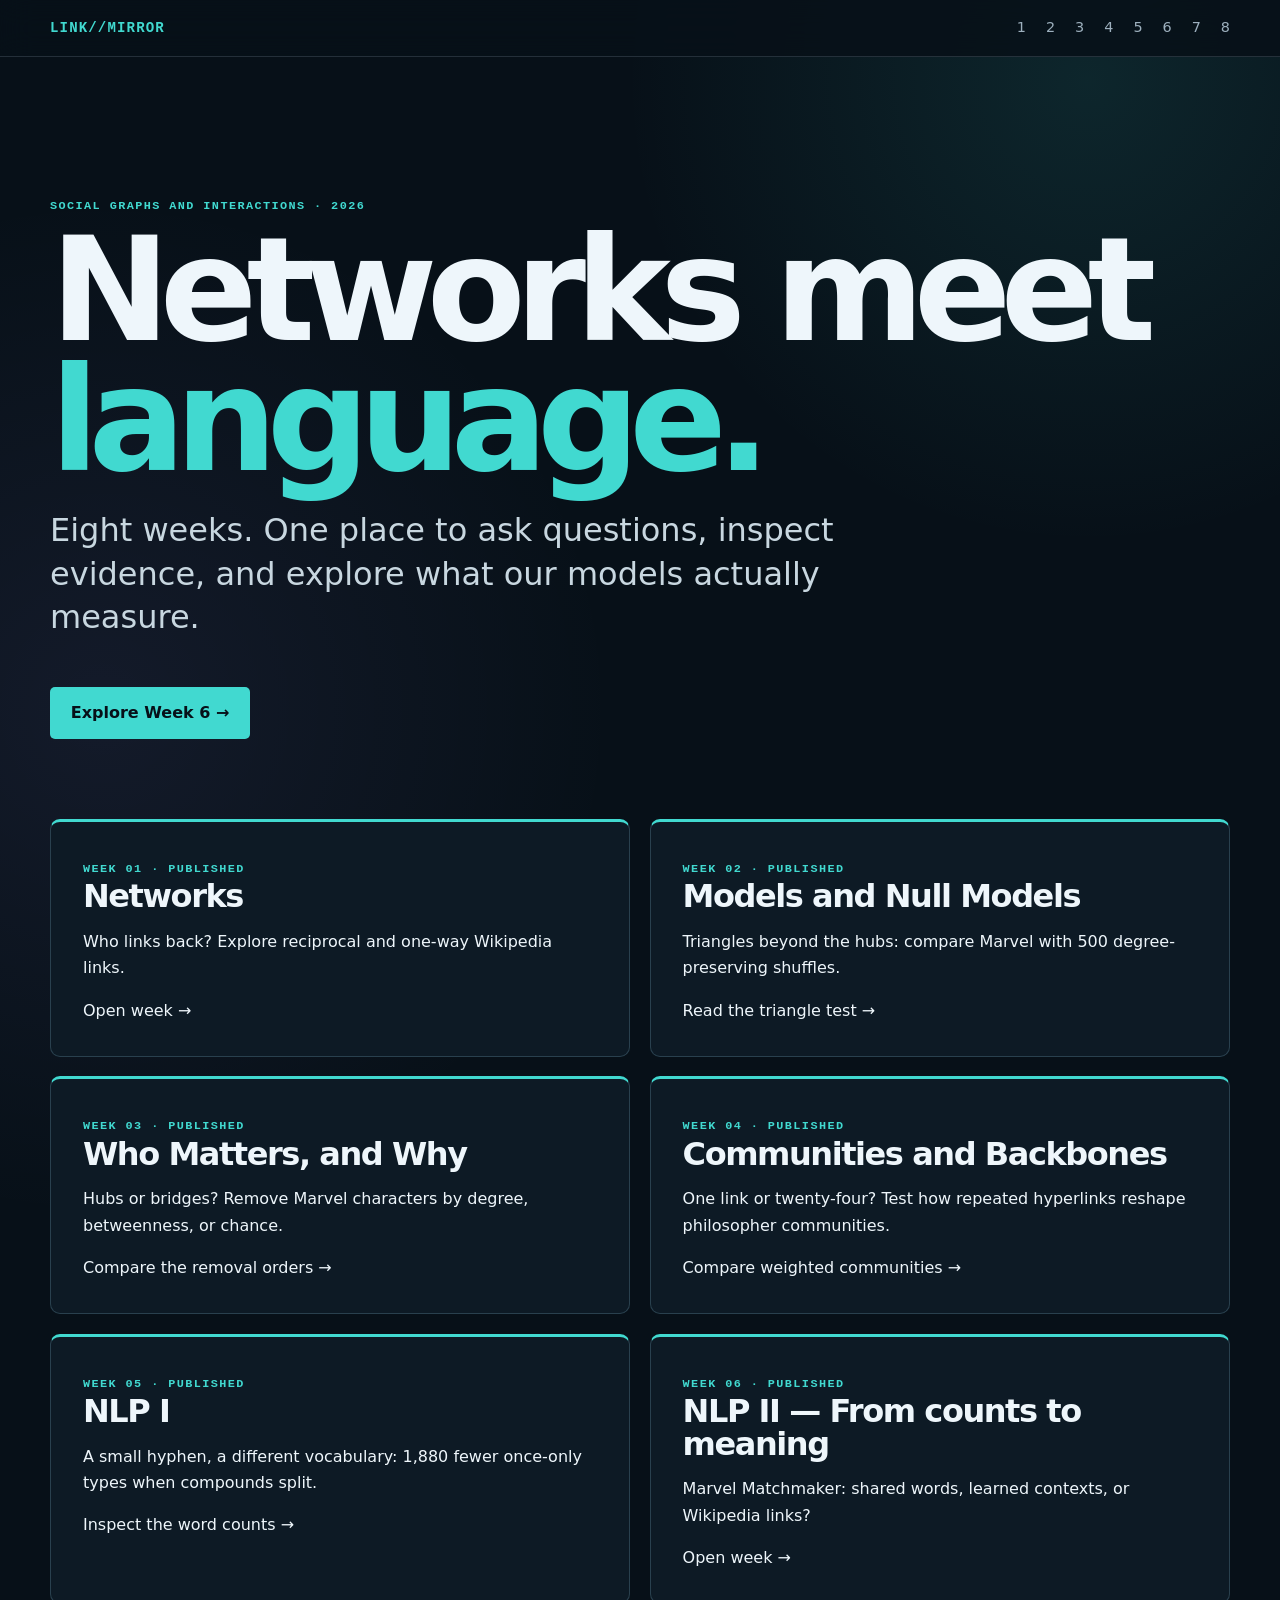
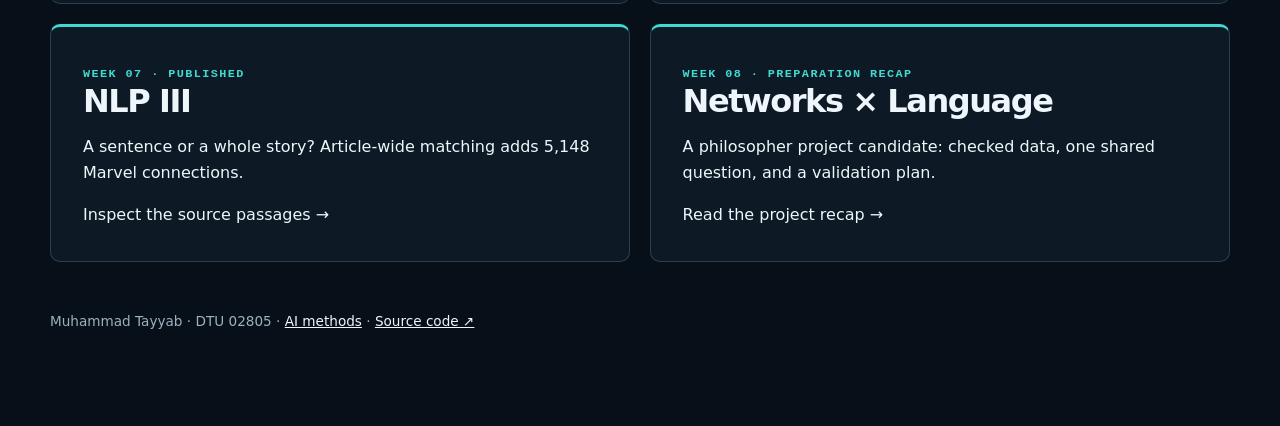
==== commit 32b830bc: "Publish Week 8 project-preparation recap and reproducible dataset check" ====
--- a/index.html
+++ b/index.html
@@ -1 +1 @@
-<!doctype html><html lang="en"><head><meta charset="utf-8"><meta name="viewport" content="width=device-width,initial-scale=1"><meta name="description" content="Social Graphs and Interactions: reproducible weekly investigations of networks and language."><title>Networks meet language · LINK//MIRROR</title><link rel="stylesheet" href="styles.css"><link rel="stylesheet" href="course.css?v=2"></head><body><header class="site-header"><a class="brand" href="index.html">LINK//MIRROR</a><nav aria-label="Weekly navigation"><a href="weeks/week1/">1</a><a href="weeks/week2/">2</a><a href="weeks/week3/">3</a><a href="weeks/week4/">4</a><a href="weeks/week5/">5</a><a href="weeks/week6/">6</a><a href="weeks/week7/">7</a><a href="weeks/week8/">8</a></nav></header><main><section class="hero"><p class="eyebrow">Social Graphs and Interactions · 2026</p><h1>Networks meet<br><em>language.</em></h1><p class="lede">Eight weeks. One place to ask questions, inspect evidence, and explore what our models actually measure.</p><a class="button" href="weeks/week6/">Explore Week 6 →</a></section><section class="week-grid"><a class="week-card ready" href="weeks/week1/"><span class="eyebrow">Week 01 · Published</span><h2>Networks</h2><p>Who links back? Explore reciprocal and one-way Wikipedia links.</p><span>Open week →</span></a><a class="week-card ready" href="weeks/week2/"><span class="eyebrow">Week 02 · Published</span><h2>Models and Null Models</h2><p>Triangles beyond the hubs: compare Marvel with 500 degree-preserving shuffles.</p><span>Read the triangle test →</span></a><a class="week-card ready" href="weeks/week3/"><span class="eyebrow">Week 03 · Published</span><h2>Who Matters, and Why</h2><p>Hubs or bridges? Remove Marvel characters by degree, betweenness, or chance.</p><span>Compare the removal orders →</span></a><a class="week-card ready" href="weeks/week4/"><span class="eyebrow">Week 04 · Published</span><h2>Communities and Backbones</h2><p>One link or twenty-four? Test how repeated hyperlinks reshape philosopher communities.</p><span>Compare weighted communities →</span></a><a class="week-card ready" href="weeks/week5/"><span class="eyebrow">Week 05 · Published</span><h2>NLP I</h2><p>A small hyphen, a different vocabulary: 1,880 fewer once-only types when compounds split.</p><span>Inspect the word counts →</span></a><a class="week-card ready" href="weeks/week6/"><span class="eyebrow">Week 06 · Published</span><h2>NLP II — From counts to meaning</h2><p>Marvel Matchmaker: shared words, learned contexts, or Wikipedia links?</p><span>Open week →</span></a><a class="week-card ready" href="weeks/week7/"><span class="eyebrow">Week 07 · Published</span><h2>NLP III</h2><p>A sentence or a whole story? Article-wide matching adds 5,148 Marvel connections.</p><span>Inspect the source passages →</span></a><a class="week-card " href="weeks/week8/"><span class="eyebrow">Week 08 · Coming later</span><h2>Networks × Language</h2><p>A dedicated space for this week’s investigation. Work has not been published yet.</p><span>Open week →</span></a></section></main><footer><p>Muhammad Tayyab · DTU 02805 · <a href="AI_METHODS.md">AI methods</a> · <a href="https://github.com/tayyab859/Social-graphs-2026">Source code ↗</a></p></footer></body></html>+<!doctype html><html lang="en"><head><meta charset="utf-8"><meta name="viewport" content="width=device-width,initial-scale=1"><meta name="description" content="Social Graphs and Interactions: reproducible weekly investigations of networks and language."><title>Networks meet language · LINK//MIRROR</title><link rel="stylesheet" href="styles.css"><link rel="stylesheet" href="course.css?v=2"></head><body><header class="site-header"><a class="brand" href="index.html">LINK//MIRROR</a><nav aria-label="Weekly navigation"><a href="weeks/week1/">1</a><a href="weeks/week2/">2</a><a href="weeks/week3/">3</a><a href="weeks/week4/">4</a><a href="weeks/week5/">5</a><a href="weeks/week6/">6</a><a href="weeks/week7/">7</a><a href="weeks/week8/">8</a></nav></header><main><section class="hero"><p class="eyebrow">Social Graphs and Interactions · 2026</p><h1>Networks meet<br><em>language.</em></h1><p class="lede">Eight weeks. One place to ask questions, inspect evidence, and explore what our models actually measure.</p><a class="button" href="weeks/week6/">Explore Week 6 →</a></section><section class="week-grid"><a class="week-card ready" href="weeks/week1/"><span class="eyebrow">Week 01 · Published</span><h2>Networks</h2><p>Who links back? Explore reciprocal and one-way Wikipedia links.</p><span>Open week →</span></a><a class="week-card ready" href="weeks/week2/"><span class="eyebrow">Week 02 · Published</span><h2>Models and Null Models</h2><p>Triangles beyond the hubs: compare Marvel with 500 degree-preserving shuffles.</p><span>Read the triangle test →</span></a><a class="week-card ready" href="weeks/week3/"><span class="eyebrow">Week 03 · Published</span><h2>Who Matters, and Why</h2><p>Hubs or bridges? Remove Marvel characters by degree, betweenness, or chance.</p><span>Compare the removal orders →</span></a><a class="week-card ready" href="weeks/week4/"><span class="eyebrow">Week 04 · Published</span><h2>Communities and Backbones</h2><p>One link or twenty-four? Test how repeated hyperlinks reshape philosopher communities.</p><span>Compare weighted communities →</span></a><a class="week-card ready" href="weeks/week5/"><span class="eyebrow">Week 05 · Published</span><h2>NLP I</h2><p>A small hyphen, a different vocabulary: 1,880 fewer once-only types when compounds split.</p><span>Inspect the word counts →</span></a><a class="week-card ready" href="weeks/week6/"><span class="eyebrow">Week 06 · Published</span><h2>NLP II — From counts to meaning</h2><p>Marvel Matchmaker: shared words, learned contexts, or Wikipedia links?</p><span>Open week →</span></a><a class="week-card ready" href="weeks/week7/"><span class="eyebrow">Week 07 · Published</span><h2>NLP III</h2><p>A sentence or a whole story? Article-wide matching adds 5,148 Marvel connections.</p><span>Inspect the source passages →</span></a><a class="week-card ready" href="weeks/week8/"><span class="eyebrow">Week 08 · Preparation recap</span><h2>Networks × Language</h2><p>A philosopher project candidate: checked data, one shared question, and a validation plan.</p><span>Read the project recap →</span></a></section></main><footer><p>Muhammad Tayyab · DTU 02805 · <a href="AI_METHODS.md">AI methods</a> · <a href="https://github.com/tayyab859/Social-graphs-2026">Source code ↗</a></p></footer></body></html>
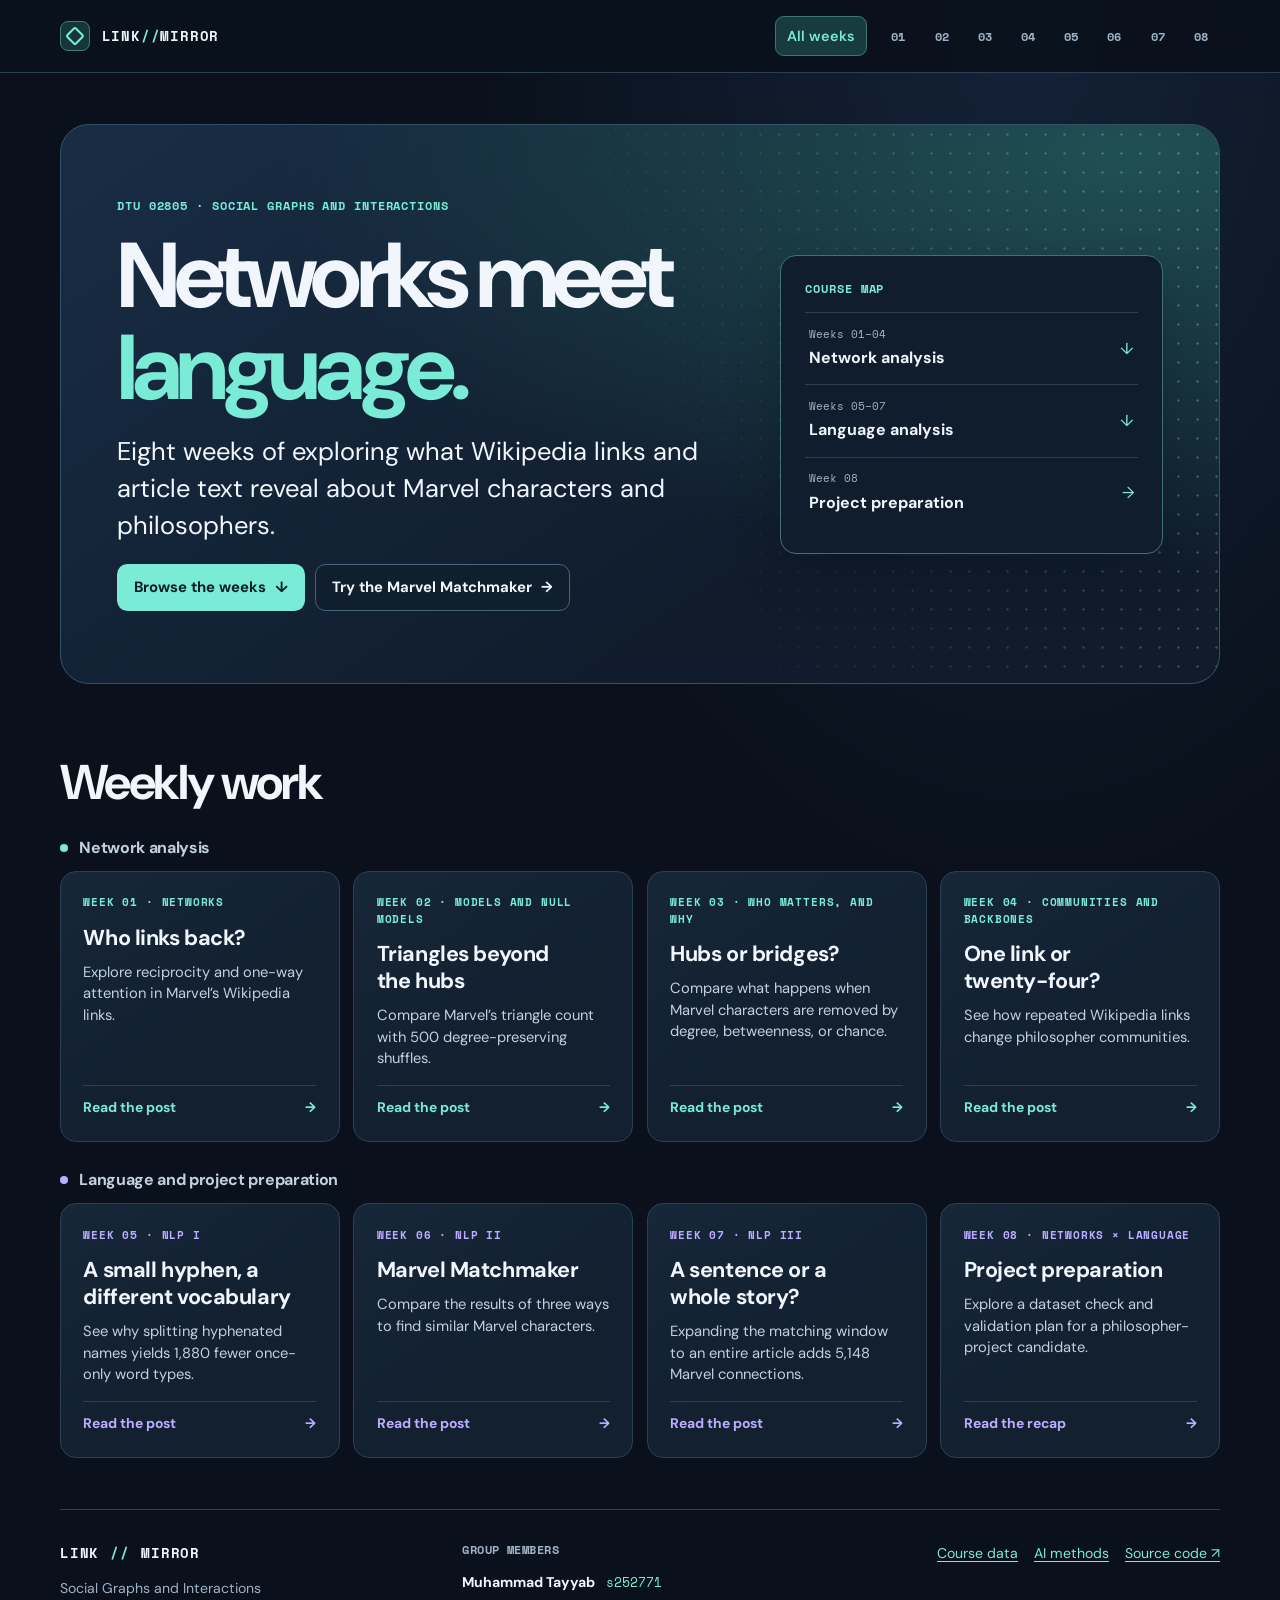
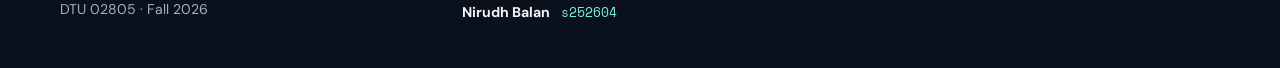
==== commit 89c5fd79: "Unify the course site design and credit both group members" ====
--- a/index.html
+++ b/index.html
@@ -1 +1,133 @@
-<!doctype html><html lang="en"><head><meta charset="utf-8"><meta name="viewport" content="width=device-width,initial-scale=1"><meta name="description" content="Social Graphs and Interactions: reproducible weekly investigations of networks and language."><title>Networks meet language · LINK//MIRROR</title><link rel="stylesheet" href="styles.css"><link rel="stylesheet" href="course.css?v=2"></head><body><header class="site-header"><a class="brand" href="index.html">LINK//MIRROR</a><nav aria-label="Weekly navigation"><a href="weeks/week1/">1</a><a href="weeks/week2/">2</a><a href="weeks/week3/">3</a><a href="weeks/week4/">4</a><a href="weeks/week5/">5</a><a href="weeks/week6/">6</a><a href="weeks/week7/">7</a><a href="weeks/week8/">8</a></nav></header><main><section class="hero"><p class="eyebrow">Social Graphs and Interactions · 2026</p><h1>Networks meet<br><em>language.</em></h1><p class="lede">Eight weeks. One place to ask questions, inspect evidence, and explore what our models actually measure.</p><a class="button" href="weeks/week6/">Explore Week 6 →</a></section><section class="week-grid"><a class="week-card ready" href="weeks/week1/"><span class="eyebrow">Week 01 · Published</span><h2>Networks</h2><p>Who links back? Explore reciprocal and one-way Wikipedia links.</p><span>Open week →</span></a><a class="week-card ready" href="weeks/week2/"><span class="eyebrow">Week 02 · Published</span><h2>Models and Null Models</h2><p>Triangles beyond the hubs: compare Marvel with 500 degree-preserving shuffles.</p><span>Read the triangle test →</span></a><a class="week-card ready" href="weeks/week3/"><span class="eyebrow">Week 03 · Published</span><h2>Who Matters, and Why</h2><p>Hubs or bridges? Remove Marvel characters by degree, betweenness, or chance.</p><span>Compare the removal orders →</span></a><a class="week-card ready" href="weeks/week4/"><span class="eyebrow">Week 04 · Published</span><h2>Communities and Backbones</h2><p>One link or twenty-four? Test how repeated hyperlinks reshape philosopher communities.</p><span>Compare weighted communities →</span></a><a class="week-card ready" href="weeks/week5/"><span class="eyebrow">Week 05 · Published</span><h2>NLP I</h2><p>A small hyphen, a different vocabulary: 1,880 fewer once-only types when compounds split.</p><span>Inspect the word counts →</span></a><a class="week-card ready" href="weeks/week6/"><span class="eyebrow">Week 06 · Published</span><h2>NLP II — From counts to meaning</h2><p>Marvel Matchmaker: shared words, learned contexts, or Wikipedia links?</p><span>Open week →</span></a><a class="week-card ready" href="weeks/week7/"><span class="eyebrow">Week 07 · Published</span><h2>NLP III</h2><p>A sentence or a whole story? Article-wide matching adds 5,148 Marvel connections.</p><span>Inspect the source passages →</span></a><a class="week-card ready" href="weeks/week8/"><span class="eyebrow">Week 08 · Preparation recap</span><h2>Networks × Language</h2><p>A philosopher project candidate: checked data, one shared question, and a validation plan.</p><span>Read the project recap →</span></a></section></main><footer><p>Muhammad Tayyab · DTU 02805 · <a href="AI_METHODS.md">AI methods</a> · <a href="https://github.com/tayyab859/Social-graphs-2026">Source code ↗</a></p></footer></body></html>+<!doctype html>
+<html lang="en">
+<head>
+  <meta charset="utf-8">
+  <meta name="viewport" content="width=device-width, initial-scale=1">
+  <meta name="description" content="Eight projects and investigations from DTU’s Social Graphs and Interactions course, covering networks, language, and their overlap.">
+  <title>Networks meet language · LINK//MIRROR</title>
+  <link rel="preconnect" href="https://fonts.googleapis.com">
+  <link rel="preconnect" href="https://fonts.gstatic.com" crossorigin>
+  <link rel="stylesheet" href="https://fonts.googleapis.com/css2?family=DM+Sans:wght@400;500;600;700&amp;family=Space+Mono:wght@400;700&amp;display=swap">
+  <link rel="stylesheet" href="styles.css?v=4">
+  <link rel="stylesheet" href="course.css?v=4">
+</head>
+<body>
+  <a class="skip-link" href="#main-content">Skip to content</a>
+  <header class="site-header">
+    <div class="header-inner">
+      <a class="brand" href="./" aria-label="LINK//MIRROR home"><span class="brand-mark" aria-hidden="true"></span><span>LINK<span class="brand-accent">//</span>MIRROR</span></a>
+      <nav class="week-nav" aria-label="Weekly navigation">
+        <a class="week-nav-home" href="./" aria-current="page">All weeks</a>
+        <a href="weeks/week1/" aria-label="Week 1">01</a>
+        <a href="weeks/week2/" aria-label="Week 2">02</a>
+        <a href="weeks/week3/" aria-label="Week 3">03</a>
+        <a href="weeks/week4/" aria-label="Week 4">04</a>
+        <a href="weeks/week5/" aria-label="Week 5">05</a>
+        <a href="weeks/week6/" aria-label="Week 6">06</a>
+        <a href="weeks/week7/" aria-label="Week 7">07</a>
+        <a href="weeks/week8/" aria-label="Week 8 project preparation">08</a>
+      </nav>
+    </div>
+  </header>
+  <main id="main-content" tabindex="-1">
+    <section class="hero home-hero">
+      <div>
+        <p class="eyebrow">DTU 02805 · Social Graphs and Interactions</p>
+        <h1>Networks meet<br><em>language.</em></h1>
+        <p class="lede">Eight weeks of exploring what Wikipedia links and article text reveal about Marvel characters and philosophers.</p>
+        <div class="hero-actions">
+          <a class="button" href="#weekly-work">Browse the weeks <span aria-hidden="true">↓</span></a>
+          <a class="button-secondary" href="weeks/week6/#explorer">Try the Marvel Matchmaker <span aria-hidden="true">→</span></a>
+        </div>
+      </div>
+      <nav class="course-map" aria-label="Browse by topic">
+        <p class="eyebrow">Course map</p>
+        <a href="#network-studies"><small>Weeks 01–04</small><strong>Network analysis</strong><span class="map-arrow" aria-hidden="true">↓</span></a>
+        <a href="#language-studies"><small>Weeks 05–07</small><strong>Language analysis</strong><span class="map-arrow" aria-hidden="true">↓</span></a>
+        <a href="weeks/week8/"><small>Week 08</small><strong>Project preparation</strong><span class="map-arrow" aria-hidden="true">→</span></a>
+      </nav>
+    </section>
+
+    <section class="weekly-archive" id="weekly-work" aria-labelledby="weekly-heading">
+      <h2 id="weekly-heading">Weekly work</h2>
+      <section class="week-chapter" id="network-studies" aria-labelledby="network-heading">
+        <h3 class="chapter-heading" id="network-heading">Network analysis</h3>
+        <div class="week-grid">
+          <a class="week-card" href="weeks/week1/">
+            <span class="eyebrow">Week 01 · Networks</span>
+            <h4>Who links back?</h4>
+            <p>Explore reciprocity and one-way attention in Marvel’s Wikipedia links.</p>
+            <span class="card-link">Read the post <span aria-hidden="true">→</span></span>
+          </a>
+          <a class="week-card" href="weeks/week2/">
+            <span class="eyebrow">Week 02 · Models and Null Models</span>
+            <h4>Triangles beyond the hubs</h4>
+            <p>Compare Marvel’s triangle count with 500 degree-preserving shuffles.</p>
+            <span class="card-link">Read the post <span aria-hidden="true">→</span></span>
+          </a>
+          <a class="week-card" href="weeks/week3/">
+            <span class="eyebrow">Week 03 · Who Matters, and Why</span>
+            <h4>Hubs or bridges?</h4>
+            <p>Compare what happens when Marvel characters are removed by degree, betweenness, or chance.</p>
+            <span class="card-link">Read the post <span aria-hidden="true">→</span></span>
+          </a>
+          <a class="week-card" href="weeks/week4/">
+            <span class="eyebrow">Week 04 · Communities and Backbones</span>
+            <h4>One link or twenty-four?</h4>
+            <p>See how repeated Wikipedia links change philosopher communities.</p>
+            <span class="card-link">Read the post <span aria-hidden="true">→</span></span>
+          </a>
+        </div>
+      </section>
+      <section class="week-chapter language-chapter" id="language-studies" aria-labelledby="language-heading">
+        <h3 class="chapter-heading" id="language-heading">Language and project preparation</h3>
+        <div class="week-grid">
+          <a class="week-card" href="weeks/week5/">
+            <span class="eyebrow">Week 05 · NLP I</span>
+            <h4>A small hyphen, a different vocabulary</h4>
+            <p>See why splitting hyphenated names yields 1,880 fewer once-only word types.</p>
+            <span class="card-link">Read the post <span aria-hidden="true">→</span></span>
+          </a>
+          <a class="week-card" href="weeks/week6/">
+            <span class="eyebrow">Week 06 · NLP II</span>
+            <h4>Marvel Matchmaker</h4>
+            <p>Compare the results of three ways to find similar Marvel characters.</p>
+            <span class="card-link">Read the post <span aria-hidden="true">→</span></span>
+          </a>
+          <a class="week-card" href="weeks/week7/">
+            <span class="eyebrow">Week 07 · NLP III</span>
+            <h4>A sentence or a whole story?</h4>
+            <p>Expanding the matching window to an entire article adds 5,148 Marvel connections.</p>
+            <span class="card-link">Read the post <span aria-hidden="true">→</span></span>
+          </a>
+          <a class="week-card" href="weeks/week8/">
+            <span class="eyebrow">Week 08 · Networks × Language</span>
+            <h4>Project preparation</h4>
+            <p>Explore a dataset check and validation plan for a philosopher-project candidate.</p>
+            <span class="card-link">Read the recap <span aria-hidden="true">→</span></span>
+          </a>
+        </div>
+      </section>
+    </section>
+  </main>
+
+  <footer class="site-footer">
+    <div class="footer-brand">
+      <a class="brand" href="./" aria-label="LINK//MIRROR home">LINK<span class="brand-accent">//</span>MIRROR</a>
+      <p>Social Graphs and Interactions<br>DTU 02805 · Fall 2026</p>
+    </div>
+    <div>
+      <p class="footer-heading">Group members</p>
+      <ul class="member-list">
+        <li><span class="member-name">Muhammad Tayyab</span> <span class="student-id">s252771</span></li>
+        <li><span class="member-name">Nirudh Balan</span> <span class="student-id">s252604</span></li>
+      </ul>
+    </div>
+    <nav class="footer-links" aria-label="Course resources">
+      <a href="https://sunelehmann.com/socialgraphs2026-web/data/">Course data</a>
+      <a href="AI_METHODS.md">AI methods</a>
+      <a href="https://github.com/tayyab859/Social-graphs-2026">Source code <span aria-hidden="true">↗</span></a>
+    </nav>
+  </footer>
+</body>
+</html>
--- a/styles.css
+++ b/styles.css
@@ -1,159 +1,451 @@
 :root {
-  --bg: #071018;
-  --panel: #0d1a25;
-  --panel-2: #122432;
-  --text: #eef6fb;
-  --muted: #9db0be;
-  --line: #29404e;
-  --cyan: #41d9d0;
-  --orange: #ff8a5b;
-  --violet: #a996ff;
-  --max: 1180px;
-}
+  color-scheme: dark;
+  --bg: #0a111c;
+  --panel: #122030;
+  --panel-2: #17283a;
+  --text: #f0f6fc;
+  --body: #c2d0df;
+  --muted: #9eb2c8;
+  --line: #2c4055;
+  --cyan: #79ebd7;
+  --orange: #ffae87;
+  --violet: #bdadff;
+  --max: 1160px;
+  --gutter: clamp(1rem, 3.5vw, 2.5rem);
+  --radius: 1rem;
+  --mono: "Space Mono", ui-monospace, monospace;
+}
+
 * { box-sizing: border-box; }
-html { scroll-behavior: smooth; }
+
+html {
+  scroll-behavior: smooth;
+  scroll-padding-top: 6rem;
+}
+
 body {
   margin: 0;
   color: var(--text);
-  background: radial-gradient(circle at 85% 4%, rgba(65,217,208,.11), transparent 29rem), radial-gradient(circle at 8% 35%, rgba(169,150,255,.08), transparent 32rem), var(--bg);
-  font-family: "DM Sans", system-ui, sans-serif;
-  font-size: 16px;
-  line-height: 1.65;
-}
-a { color: inherit; }
-button, input { font: inherit; }
-code { color: var(--cyan); font-family: "Space Mono", monospace; }
+  background: radial-gradient(ellipse at 80% 0, #142238 0, transparent 34rem), var(--bg);
+  font: 400 1rem/1.65 "DM Sans", system-ui, sans-serif;
+}
+
+a {
+  color: var(--cyan);
+  text-underline-offset: .2em;
+}
+
+a:hover { text-decoration-thickness: 2px; }
+
+button, input, select { font: inherit; }
+
+:where(a, button, input, select, summary, [tabindex]):focus-visible {
+  outline: 2px solid var(--orange);
+  outline-offset: 4px;
+}
+
+img { max-width: 100%; }
+
+h1, h2, h3, h4, p { margin-top: 0; }
+
+h1, h2, h3, h4 { text-wrap: balance; }
+
+h1 {
+  margin-bottom: 1.3rem;
+  font-size: clamp(2.65rem, 7.6vw, 5.75rem);
+  line-height: 1;
+  letter-spacing: -.064em;
+}
+
+h1 em {
+  color: var(--cyan);
+  font-style: normal;
+}
+
+h2 {
+  margin-bottom: 1.15rem;
+  font-size: clamp(1.85rem, 4vw, 3.05rem);
+  line-height: 1.1;
+  letter-spacing: -.045em;
+}
+
+h3, h4 {
+  line-height: 1.25;
+  letter-spacing: -.02em;
+}
+
+code {
+  color: var(--cyan);
+  font-family: var(--mono);
+  font-size: .9em;
+  overflow-wrap: anywhere;
+}
+
+.skip-link {
+  position: fixed;
+  z-index: 30;
+  top: .75rem;
+  left: var(--gutter);
+  transform: translateY(calc(-100% - 1rem));
+  padding: .65rem 1rem;
+  border-radius: .5rem;
+  background: var(--cyan);
+  color: var(--bg);
+  font-weight: 700;
+}
+
+.skip-link:focus { transform: none; }
+
+.header-inner, main, .site-footer {
+  width: min(calc(100% - 2 * var(--gutter)), var(--max));
+  margin-inline: auto;
+}
+
 .site-header {
   position: sticky;
+  z-index: 20;
   top: 0;
-  z-index: 20;
-  display: flex;
+  border-bottom: 1px solid var(--line);
+  background: rgb(10 17 28 / 94%);
+  backdrop-filter: blur(14px);
+}
+
+.header-inner {
+  min-height: 4.5rem;
+  display: flex;
+  align-items: center;
   justify-content: space-between;
+  gap: 1rem;
+}
+
+.brand {
+  display: inline-flex;
   align-items: center;
-  gap: 1.5rem;
-  padding: 1rem max(1.25rem, calc((100vw - var(--max)) / 2));
-  border-bottom: 1px solid rgba(157,176,190,.2);
-  background: rgba(7,16,24,.88);
-  backdrop-filter: blur(16px);
-}
-.brand { font: 700 .88rem/1 "Space Mono", monospace; letter-spacing: .08em; text-decoration: none; color: var(--cyan); }
-nav { display: flex; gap: 1.25rem; }
-nav a { color: var(--muted); text-decoration: none; font-size: .9rem; }
-nav a:hover, nav a:focus-visible { color: var(--text); }
-main > section, footer { width: min(calc(100% - 2.5rem), var(--max)); margin-inline: auto; }
-.hero { padding: clamp(5rem, 11vw, 9rem) 0 4rem; max-width: var(--max); }
-.eyebrow, .section-label { margin: 0 0 .75rem; color: var(--cyan); font: 700 .74rem/1.4 "Space Mono", monospace; letter-spacing: .12em; text-transform: uppercase; }
-h1, h2, h3, p { margin-top: 0; }
-h1 { margin-bottom: 1.5rem; font-size: clamp(4rem, 12vw, 9rem); line-height: .9; letter-spacing: -.075em; }
-.lede { max-width: 830px; color: #c8d7e0; font-size: clamp(1.25rem, 2.6vw, 2rem); line-height: 1.35; }
-.hero-meta { display: flex; flex-wrap: wrap; gap: .7rem 2rem; color: var(--muted); font: .8rem "Space Mono", monospace; }
-.metrics { display: grid; grid-template-columns: repeat(4, 1fr); border: 1px solid var(--line); background: rgba(13,26,37,.72); }
-.metrics article { padding: 1.6rem; border-right: 1px solid var(--line); }
-.metrics article:last-child { border-right: 0; }
-.metrics strong { display: block; font: 700 clamp(1.9rem, 4vw, 3.1rem)/1 "Space Mono", monospace; }
-.metrics span { display: block; margin-top: .7rem; color: var(--muted); font-size: .9rem; }
-.prose { padding: 7rem 0; }
-.two-column { display: grid; grid-template-columns: minmax(0, .82fr) minmax(0, 1.18fr); gap: clamp(2rem, 8vw, 7rem); }
-h2 { margin-bottom: 1rem; font-size: clamp(2rem, 4vw, 3.6rem); line-height: 1.02; letter-spacing: -.045em; }
-.prose > div:last-child { color: #c0d0da; font-size: 1.1rem; }
-.method-strip { display: grid; grid-template-columns: repeat(4, 1fr); gap: 1px; padding: 1px; background: var(--line); }
-.method-strip div { min-height: 180px; padding: 1.5rem; background: var(--panel); }
-.method-strip span { color: var(--orange); font: 700 .8rem "Space Mono", monospace; }
-.method-strip p { margin: 3.5rem 0 0; color: #c4d2db; }
-.explorer { padding: 7rem 0; }
-.section-heading { display: flex; align-items: end; justify-content: space-between; gap: 2rem; margin-bottom: 2rem; }
-.section-heading > div:first-child { max-width: 700px; }
-.section-heading p:last-child { color: var(--muted); }
-.segmented { display: flex; flex: 0 0 auto; padding: .25rem; border: 1px solid var(--line); background: var(--panel); border-radius: 999px; }
-.segmented button { padding: .5rem .85rem; color: var(--muted); background: transparent; border: 0; border-radius: 999px; cursor: pointer; }
-.segmented button.active { color: #071018; background: var(--cyan); }
-.visual-grid { display: grid; grid-template-columns: minmax(0, 1.55fr) minmax(300px, .75fr); gap: 1rem; }
-.plot-card, .character-card { border: 1px solid var(--line); background: rgba(13,26,37,.88); }
-.plot-card { position: relative; min-height: 530px; padding: 1rem; overflow: hidden; }
-#scatter { width: 100%; height: auto; min-height: 460px; }
-.status { position: absolute; inset: 0; display: grid; place-items: center; background: var(--panel); color: var(--muted); z-index: 2; }
-.status.error { color: #ffb29a; }
-.status[hidden] { display: none; }
-.legend { display: flex; justify-content: center; flex-wrap: wrap; gap: 1rem; color: var(--muted); font-size: .8rem; }
-.dot { display: inline-block; width: .65rem; height: .65rem; margin-right: .35rem; border-radius: 50%; }
-.dot.magnet { background: var(--orange); }
-.dot.balanced { background: var(--violet); }
-.dot.broadcaster { background: var(--cyan); }
-.character-card { padding: 1.4rem; }
-.character-card > label { display: block; margin-bottom: .6rem; color: var(--muted); font: 700 .75rem "Space Mono", monospace; text-transform: uppercase; letter-spacing: .08em; }
-.character-card input { width: 100%; padding: .85rem 1rem; color: var(--text); background: #071018; border: 1px solid var(--line); border-radius: .35rem; }
-.character-card input:focus { outline: 2px solid var(--cyan); outline-offset: 2px; }
-.empty-state { padding: 3rem .25rem; color: var(--muted); }
-.character-title { display: flex; justify-content: space-between; align-items: start; gap: 1rem; margin-top: 2rem; }
-.character-title h3 { margin-bottom: .25rem; font-size: 1.55rem; line-height: 1.1; }
-.character-title a { color: var(--cyan); font: .8rem "Space Mono", monospace; }
-.mini-metrics { display: grid; grid-template-columns: repeat(3, 1fr); margin: 1.5rem 0; border: 1px solid var(--line); }
-.mini-metrics div { padding: .85rem; text-align: center; border-right: 1px solid var(--line); }
-.mini-metrics div:last-child { border-right: 0; }
-.mini-metrics strong, .mini-metrics span { display: block; }
-.mini-metrics strong { font: 700 1.4rem "Space Mono", monospace; }
-.mini-metrics span { color: var(--muted); font-size: .72rem; text-transform: uppercase; }
-details { border-top: 1px solid var(--line); }
-summary { padding: .8rem 0; cursor: pointer; color: #c7d4dc; }
-summary b { float: right; color: var(--text); font-family: "Space Mono", monospace; }
-details p { max-height: 95px; overflow: auto; color: var(--muted); font-size: .86rem; }
-.caption { margin-top: 1rem; color: var(--muted); font-size: .84rem; }
-.findings-grid { display: grid; grid-template-columns: repeat(3, 1fr); gap: 1rem; margin-top: 2.5rem; }
-.findings-grid article { padding: 1.6rem; border-top: 2px solid var(--orange); background: var(--panel); }
-.findings-grid h3 { margin: 1.5rem 0 .75rem; font-size: 1.35rem; }
-.findings-grid p { color: var(--muted); }
-.finding-number { color: var(--orange); font: 700 .75rem "Space Mono", monospace; }
-.rankings { display: grid; grid-template-columns: 1fr 1fr; gap: 1rem; padding-bottom: 7rem; }
-.rankings > article { padding: clamp(1.5rem, 3vw, 2.25rem); background: var(--panel); border: 1px solid var(--line); }
-.rankings h2 { font-size: 2rem; }
-.subcopy { color: var(--muted); }
-.bars { margin-top: 2rem; }
-.bar-row { display: grid; width: 100%; grid-template-columns: minmax(105px, 1.1fr) 2.2fr 2rem; align-items: center; gap: .65rem; margin: .75rem 0; padding: 0; color: var(--text); background: transparent; border: 0; text-align: left; cursor: pointer; font-size: .86rem; }
-.bar-label { overflow: hidden; white-space: nowrap; text-overflow: ellipsis; }
-.bar-track { height: .7rem; background: #071018; }
-.bar-fill { display: block; height: 100%; background: var(--orange); }
-.broadcast .bar-fill { background: var(--cyan); }
-.bar-value { text-align: right; font-family: "Space Mono", monospace; }
-.interpretation { border-top: 1px solid var(--line); }
-.limitations { padding: 4rem; background: var(--panel-2); }
-.checks-grid { display: grid; grid-template-columns: repeat(3, 1fr); gap: 1px; margin: 1.5rem 0 2rem; background: var(--line); }
-.checks-grid article { padding: 1.25rem; background: var(--panel); }
-.checks-grid strong, .checks-grid span { display: block; }
-.checks-grid span { margin-top: .4rem; color: var(--muted); }
-.checks-grid .pass { color: var(--cyan); }
-.checks-grid .fail { color: #ff9c7a; }
-footer { display: flex; justify-content: space-between; gap: 2rem; padding: 3rem 0 5rem; color: var(--muted); font-size: .85rem; }
-footer strong, footer span { display: block; }
-footer strong { color: var(--cyan); font-family: "Space Mono", monospace; }
-footer a { color: var(--text); }
-.tooltip { position: fixed; z-index: 50; pointer-events: none; padding: .55rem .7rem; border: 1px solid var(--line); background: #02080d; color: var(--text); font-size: .8rem; box-shadow: 0 10px 35px rgba(0,0,0,.4); }
-.axis-line, .grid-line { stroke: #2d4554; stroke-width: 1; }
-.grid-line { stroke-dasharray: 3 5; opacity: .7; }
-.axis-label, .tick-label { fill: var(--muted); font-family: "Space Mono", monospace; font-size: 11px; }
-.plot-dot { cursor: pointer; stroke: transparent; stroke-width: 4; transition: r .15s ease, opacity .15s ease; }
-.plot-dot:hover, .plot-dot.selected { stroke: #fff; opacity: 1; }
-@media (max-width: 850px) {
-  nav a:not(:last-child) { display: none; }
-  .metrics, .method-strip { grid-template-columns: 1fr 1fr; }
-  .metrics article:nth-child(2) { border-right: 0; }
-  .metrics article:nth-child(-n+2) { border-bottom: 1px solid var(--line); }
-  .two-column, .visual-grid, .rankings { grid-template-columns: 1fr; }
-  .findings-grid { grid-template-columns: 1fr; }
-  .section-heading { align-items: start; flex-direction: column; }
-  .plot-card { min-height: 400px; }
-  #scatter { min-height: 360px; }
-  .limitations { padding: 2rem 1.25rem; }
-  footer { flex-direction: column; }
-}
-@media (max-width: 520px) {
-  h1 { font-size: 3.75rem; }
-  .metrics, .method-strip, .checks-grid { grid-template-columns: 1fr; }
-  .metrics article { border-right: 0; border-bottom: 1px solid var(--line); }
-  .metrics article:last-child { border-bottom: 0; }
-  .method-strip div { min-height: 130px; }
-  .method-strip p { margin-top: 1.5rem; }
-}
+  gap: .7rem;
+  color: var(--text);
+  text-decoration: none;
+  white-space: nowrap;
+  font: 700 .9rem/1 var(--mono);
+  letter-spacing: .055em;
+}
+
+.brand-mark {
+  display: grid;
+  place-items: center;
+  inline-size: 1.9rem;
+  block-size: 1.9rem;
+  border: 1px solid #427a7c;
+  border-radius: .5rem;
+  background: #163739;
+}
+
+.brand-mark::before {
+  content: "";
+  inline-size: .62rem;
+  block-size: .62rem;
+  border: 2px solid var(--cyan);
+  border-radius: .15rem;
+  transform: rotate(45deg);
+}
+
+.brand-accent { color: var(--cyan); }
+
+.week-nav {
+  display: flex;
+  align-items: center;
+  gap: .3rem;
+}
+
+.week-nav a {
+  display: grid;
+  place-items: center;
+  min-inline-size: 2.4rem;
+  min-block-size: 2.5rem;
+  padding: .3rem;
+  border-radius: .55rem;
+  border: 1px solid transparent;
+  color: var(--muted);
+  text-decoration: none;
+  font: 700 .77rem/1 var(--mono);
+}
+
+.week-nav .week-nav-home {
+  margin-inline-end: .45rem;
+  padding-inline: .7rem;
+  white-space: nowrap;
+  font: 600 .9rem/1 "DM Sans", system-ui, sans-serif;
+}
+
+.week-nav a:hover {
+  color: var(--text);
+  background: var(--panel-2);
+}
+
+.week-nav a[aria-current="page"] {
+  border-color: #3f7875;
+  background: #183b40;
+  color: var(--cyan);
+}
+
+main { padding: clamp(1.25rem, 4vw, 3.25rem) 0; }
+
+.hero {
+  position: relative;
+  isolation: isolate;
+  overflow: hidden;
+  padding: clamp(2rem, 5.8vw, 4.5rem) clamp(1.15rem, 5vw, 3.5rem);
+  border: 1px solid #355168;
+  border-radius: clamp(1rem, 3vw, 1.8rem);
+  background:
+    radial-gradient(ellipse at 92% 5%, #205052 0, transparent 56%),
+    linear-gradient(145deg, #182d45, #101c2c 69%);
+}
+
+.hero::before {
+  content: "";
+  position: absolute;
+  z-index: -1;
+  inset: 0 0 0 35%;
+  pointer-events: none;
+  background: radial-gradient(circle, #8cdacd55 1px, transparent 1.5px) 0 0 / 19px 19px;
+  mask-image: linear-gradient(70deg, transparent 25%, #000 96%);
+}
+
+.eyebrow, .section-label {
+  margin: 0 0 .9rem;
+  color: var(--cyan);
+  font: 700 .75rem/1.5 var(--mono);
+  letter-spacing: .075em;
+  text-transform: uppercase;
+}
+
+.lede {
+  max-width: 54ch;
+  margin-bottom: 1.2rem;
+  color: var(--text);
+  font-size: clamp(1.15rem, 2.4vw, 1.6rem);
+  line-height: 1.44;
+}
+
+.hero > p:not(.eyebrow, .lede) {
+  max-width: 68ch;
+  color: var(--body);
+}
+
+.hero-meta {
+  display: flex;
+  flex-wrap: wrap;
+  gap: .6rem 1.25rem;
+  margin-top: 1.25rem;
+  color: var(--body);
+  font: 400 .73rem/1.55 var(--mono);
+}
+
+.hero-meta span {
+  padding: .27rem .6rem;
+  border: 1px solid #3b5267;
+  border-radius: .42rem;
+  background: #111e2e;
+}
+
+.hero-actions {
+  display: flex;
+  flex-wrap: wrap;
+  align-items: center;
+  gap: .65rem;
+}
+
+.button, .button-secondary {
+  display: inline-flex;
+  align-items: center;
+  justify-content: center;
+  gap: .55rem;
+  min-height: 2.75rem;
+  padding: .65rem 1rem;
+  border: 1px solid transparent;
+  border-radius: .65rem;
+  text-align: center;
+  text-decoration: none;
+  font-size: .93rem;
+  font-weight: 700;
+}
+
+.button {
+  background: var(--cyan);
+  color: #081d24;
+}
+
+.button:hover { background: #a4f5e7; }
+
+.button-secondary {
+  border-color: #46647a;
+  background: #101f2e;
+  color: var(--text);
+}
+
+.button-secondary:hover { background: var(--panel-2); }
+
+.hero > .button { margin-top: .35rem; }
+
+.metrics {
+  display: grid;
+  grid-template-columns: repeat(4, minmax(0, 1fr));
+  gap: .8rem;
+  margin-top: 1.1rem;
+}
+
+.metrics article {
+  min-width: 0;
+  padding: clamp(.85rem, 2.5vw, 1.5rem);
+  border: 1px solid var(--line);
+  border-radius: var(--radius);
+  background: var(--panel);
+}
+
+.metrics strong {
+  display: block;
+  color: var(--cyan);
+  font: 700 clamp(1.35rem, 3.4vw, 2.45rem)/1.15 var(--mono);
+  letter-spacing: -.055em;
+  overflow-wrap: anywhere;
+}
+
+.metrics span {
+  display: block;
+  margin-top: .5rem;
+  color: var(--body);
+  font-size: .9rem;
+  line-height: 1.4;
+}
+
+.week-pagination {
+  display: grid;
+  grid-template-columns: repeat(2, minmax(0, 1fr));
+  gap: .8rem;
+  margin-top: clamp(1.5rem, 5vw, 3rem);
+}
+
+.week-pagination a {
+  display: grid;
+  align-content: center;
+  gap: .3rem;
+  padding: .85rem clamp(.75rem, 2.5vw, 1.35rem);
+  border: 1px solid var(--line);
+  border-radius: var(--radius);
+  background: var(--panel);
+  color: var(--text);
+  text-decoration: none;
+  line-height: 1.35;
+}
+
+.week-pagination a:last-child { text-align: right; }
+
+.week-pagination a:hover {
+  border-color: #498a86;
+  background: var(--panel-2);
+}
+
+.week-pagination span {
+  color: var(--cyan);
+  font: 700 .72rem/1.5 var(--mono);
+}
+
+.site-footer {
+  display: grid;
+  grid-template-columns: 1fr 1.2fr auto;
+  gap: clamp(1rem, 3vw, 2.5rem);
+  padding: 2rem 0 2.7rem;
+  border-top: 1px solid var(--line);
+  color: var(--muted);
+  font-size: .88rem;
+}
+
+.footer-brand p {
+  margin: .75rem 0 0;
+  line-height: 1.55;
+}
+
+.footer-heading {
+  margin-bottom: .75rem;
+  color: var(--muted);
+  font: 700 .74rem/1.4 var(--mono);
+  letter-spacing: .04em;
+  text-transform: uppercase;
+}
+
+.member-list {
+  display: grid;
+  gap: .45rem;
+  margin: 0;
+  padding: 0;
+  list-style: none;
+}
+
+.member-list li {
+  display: flex;
+  flex-wrap: wrap;
+  align-items: baseline;
+  gap: .35rem .7rem;
+}
+
+.member-name {
+  color: var(--text);
+  font-weight: 700;
+}
+
+.student-id {
+  color: var(--cyan);
+  font: 400 .8rem/1.5 var(--mono);
+}
+
+.footer-links {
+  display: flex;
+  flex-wrap: wrap;
+  align-content: start;
+  gap: .45rem 1rem;
+}
+
+.footer-links a { white-space: nowrap; }
+
+@media (max-width: 760px) {
+  html { scroll-padding-top: 1rem; }
+
+  .site-header { position: static; }
+
+  .header-inner {
+    flex-wrap: wrap;
+    gap: .65rem;
+    padding-block: .8rem;
+  }
+
+  .week-nav {
+    display: grid;
+    grid-template-columns: repeat(8, minmax(0, 1fr));
+    flex: 1 0 100%;
+  }
+
+  .week-nav .week-nav-home { display: none; }
+
+  .week-nav a {
+    min-inline-size: 0;
+    background: #101e2d;
+  }
+
+  .metrics { grid-template-columns: repeat(2, minmax(0, 1fr)); }
+
+  .site-footer { grid-template-columns: 1fr 1fr; }
+
+  .footer-links { grid-column: 1 / -1; }
+}
+
+@media (max-width: 440px) {
+  .site-footer { grid-template-columns: 1fr; }
+
+  .hero-meta { gap: .4rem; }
+}
+
 @media (prefers-reduced-motion: reduce) {
   html { scroll-behavior: auto; }
+
   *, *::before, *::after { transition: none !important; }
 }
--- a/course.css
+++ b/course.css
@@ -1,6 +1,627 @@
-em{font-style:normal;color:var(--cyan)}.button{display:inline-block;padding:.8rem 1.3rem;background:var(--cyan);color:var(--bg);text-decoration:none;border-radius:5px;margin:1rem 0;font-weight:700}.week-grid,.case-grid{display:grid;grid-template-columns:repeat(2,minmax(0,1fr));gap:1.2rem}.week-card,.case{padding:2rem;background:var(--panel);border:1px solid var(--line);border-radius:10px}.week-card{text-decoration:none;transition:transform .2s}.week-card:hover{transform:translateY(-4px);border-color:var(--cyan)}.week-card h2{font-size:2rem}.week-card:not(.ready){opacity:.7}.ready{border-top:3px solid var(--cyan)}.match-grid{display:grid;grid-template-columns:repeat(3,minmax(0,1fr));gap:1rem}.match-grid article{padding:1.3rem;background:var(--panel);border:1px solid var(--line);border-radius:8px;min-width:0}.match{display:block;width:100%;text-align:left;border:0;border-bottom:1px solid var(--line);background:transparent;color:var(--text);padding:.9rem .2rem;cursor:pointer}.match:hover{color:var(--cyan)}.score{display:block;font-family:monospace;color:var(--muted)}select,button{font:inherit}select,#surprise{max-width:100%;padding:.7rem;margin:.6rem;background:var(--panel);color:var(--text);border:1px solid var(--cyan);border-radius:5px}#network{max-height:470px;overflow:auto}.chart{background:var(--panel);padding:2rem;border-radius:10px}.chart-row{display:grid;grid-template-columns:180px 1fr 50px;gap:1rem;align-items:center;margin:1.3rem 0}.chart-row>div{height:24px;background:var(--panel-2)}.chart-row i{display:block;height:24px;background:var(--cyan)}.chart-row:nth-child(2) i{background:var(--violet)}.chart-row:nth-child(3) i{background:var(--orange)}pre{white-space:pre-wrap;overflow-wrap:anywhere;padding:1.3rem;background:var(--panel);color:var(--cyan)}.case h3{font-size:1.3rem}.prose>p{max-width:900px}.limitations{margin-bottom:4rem}li{margin-bottom:.8rem}nav{flex-wrap:wrap}a:focus-visible,button:focus-visible,select:focus-visible{outline:3px solid var(--orange);outline-offset:4px}@media(max-width:750px){.week-grid,.case-grid,.match-grid{grid-template-columns:1fr}.chart-row{grid-template-columns:100px 1fr 40px;font-size:.85rem}.chart{padding:1rem}.hero h1{font-size:clamp(3.2rem,13vw,6rem)}.site-header{position:static;gap:.5rem}nav{gap:.65rem}.week-card{padding:1.5rem}}
-/* Keep all course weeks reachable on narrow screens. */
-nav[aria-label="Weekly navigation"] a { display: inline-block; }
-@media (max-width: 520px) { .site-header:has(nav[aria-label="Weekly navigation"]) { flex-wrap: wrap; } }
-
-.overlap-figure{margin:1.5rem 0;padding:1.5rem;background:var(--panel);border:1px solid var(--line);border-radius:10px}.overlap-figure figcaption{margin-bottom:1.5rem}.overlap-row{display:grid;grid-template-columns:80px minmax(0,1fr) 35px;gap:1rem;align-items:center;margin:1rem 0}.overlap-track{background:var(--panel-2);height:26px}.overlap-track span{display:block;height:100%;background:var(--cyan)}.evidence{border-top:1px solid var(--line);padding-top:1rem;font-size:.95rem}.evidence a{text-decoration:underline}@media(max-width:520px){.overlap-figure{padding:1rem}.overlap-row{grid-template-columns:65px minmax(0,1fr) 28px;gap:.6rem}}
+/* Weekly index */
+.home-hero {
+  display: grid;
+  grid-template-columns: minmax(0, 1.6fr) minmax(15rem, 1fr);
+  align-items: center;
+  gap: clamp(1.5rem, 4vw, 3.25rem);
+}
+
+.course-map {
+  padding: clamp(1rem, 2.4vw, 1.5rem);
+  border: 1px solid #43716f;
+  border-radius: var(--radius);
+  background: #101d2d;
+  box-shadow: 0 1.5rem 3rem rgb(5 12 20 / 20%);
+}
+
+.course-map a {
+  display: grid;
+  grid-template-columns: minmax(0, 1fr) auto;
+  align-items: center;
+  gap: .22rem .65rem;
+  padding: .8rem .25rem;
+  border-top: 1px solid var(--line);
+  color: var(--text);
+  text-decoration: none;
+}
+
+.course-map a:hover { color: var(--cyan); }
+
+.course-map small {
+  grid-column: 1;
+  color: var(--muted);
+  font: .7rem/1.4 var(--mono);
+}
+
+.course-map strong { grid-column: 1; }
+
+.course-map .map-arrow {
+  grid-column: 2;
+  grid-row: 1 / span 2;
+  color: var(--cyan);
+}
+
+.weekly-archive { padding-top: clamp(2.5rem, 6vw, 4.5rem); }
+
+.week-chapter {
+  --chapter-accent: var(--cyan);
+  margin-top: 1.75rem;
+}
+
+.language-chapter { --chapter-accent: var(--violet); }
+
+.chapter-heading {
+  display: flex;
+  align-items: center;
+  gap: .7rem;
+  margin-bottom: .8rem;
+  color: var(--body);
+  font-size: 1rem;
+}
+
+.chapter-heading::before {
+  content: "";
+  width: .5rem;
+  height: .5rem;
+  border-radius: 50%;
+  background: var(--chapter-accent);
+}
+
+.week-grid, .case-grid, .match-grid { display: grid; gap: .85rem; }
+
+.week-grid { grid-template-columns: repeat(4, minmax(0, 1fr)); }
+
+.week-card {
+  display: flex;
+  flex-direction: column;
+  min-width: 0;
+  min-height: 14rem;
+  padding: clamp(1rem, 2vw, 1.4rem);
+  border: 1px solid var(--line);
+  border-radius: var(--radius);
+  background: linear-gradient(145deg, #162739, var(--panel) 58%);
+  color: var(--text);
+  text-decoration: none;
+  transition: border-color .18s ease, transform .18s ease;
+}
+
+.week-card:hover {
+  border-color: var(--chapter-accent);
+  transform: translateY(-3px);
+}
+
+.week-card .eyebrow {
+  color: var(--chapter-accent);
+  font-size: .68rem;
+}
+
+.week-card h4 {
+  margin-bottom: .6rem;
+  font-size: 1.35rem;
+  text-wrap: pretty;
+}
+
+.week-card p {
+  margin-bottom: .9rem;
+  color: var(--body);
+  font-size: .92rem;
+  line-height: 1.48;
+}
+
+.card-link {
+  display: flex;
+  justify-content: space-between;
+  gap: .6rem;
+  margin-top: auto;
+  padding-top: .65rem;
+  border-top: 1px solid var(--line);
+  color: var(--chapter-accent);
+  font-size: .87rem;
+  font-weight: 700;
+}
+
+/* Report sections, figures, and data */
+.prose, .explorer {
+  min-width: 0;
+  padding: clamp(1.9rem, 5vw, 3.5rem) 0;
+  border-bottom: 1px solid var(--line);
+}
+
+.prose h2, .limitations h2 { max-width: 30ch; }
+
+.prose p, .prose > ul, .prose > ol, .limitations > p {
+  max-width: 76ch;
+  color: var(--body);
+}
+
+.prose .eyebrow, .prose .section-label, .limitations .section-label { color: var(--cyan); }
+
+.prose li, .limitations li { margin-bottom: .6rem; }
+
+.two-column {
+  display: grid;
+  grid-template-columns: minmax(0, .85fr) minmax(0, 1.15fr);
+  gap: clamp(1rem, 5vw, 4.5rem);
+}
+
+.limitations {
+  margin-top: 1.4rem;
+  padding: clamp(1rem, 4vw, 2.25rem);
+  border: 1px solid var(--line);
+  border-radius: var(--radius);
+  background: var(--panel-2);
+}
+
+.limitations > :last-child, .case > :last-child { margin-bottom: 0; }
+
+.case-grid { grid-template-columns: repeat(2, minmax(0, 1fr)); }
+
+.case, .callout, .result-figure, .overlap-figure, .chart {
+  min-width: 0;
+  padding: clamp(.9rem, 3vw, 1.45rem);
+  border: 1px solid var(--line);
+  border-radius: var(--radius);
+  background: var(--panel);
+}
+
+.callout { border-inline-start: 3px solid var(--cyan); }
+
+.prose > .case { margin-block: 1rem; }
+
+.case { overflow-wrap: anywhere; }
+
+.case h3 { margin-bottom: .65rem; }
+
+.evidence {
+  border-top: 1px solid var(--line);
+  padding-top: .8rem;
+}
+
+.result-figure, .overlap-figure { margin: 1.25rem 0; }
+
+.result-figure img {
+  display: block;
+  width: 100%;
+  height: auto;
+  border-radius: .5rem;
+}
+
+figcaption, .caption, .small {
+  color: var(--muted);
+  font-size: .9rem;
+}
+
+.result-figure figcaption { margin-top: .9rem; }
+
+.figure-scroll, .table-scroll {
+  overflow-x: auto;
+  overscroll-behavior-inline: contain;
+  border: 1px solid var(--line);
+  border-radius: .72rem;
+  background: var(--panel);
+}
+
+.figure-scroll img {
+  min-width: 40rem;
+  max-width: none;
+}
+
+.figure-link {
+  display: inline-block;
+  margin-top: .6rem;
+  font-size: .87rem;
+}
+
+.table-scroll {
+  margin: 1rem 0 1.3rem;
+  max-width: 100%;
+}
+
+table {
+  width: 100%;
+  border-collapse: collapse;
+  color: var(--body);
+  font-size: .93rem;
+}
+
+caption {
+  padding: .8rem .95rem;
+  background: var(--panel);
+  color: var(--text);
+  text-align: left;
+  font-weight: 700;
+}
+
+th, td {
+  padding: .7rem .95rem;
+  border-bottom: 1px solid var(--line);
+  text-align: left;
+  vertical-align: top;
+}
+
+thead { background: var(--panel-2); }
+
+th { color: var(--text); }
+
+tbody tr:nth-child(even) { background: #101c29; }
+
+tbody tr:last-child > * { border-bottom: 0; }
+
+.downloads { display: flex; flex-wrap: wrap; gap: .55rem; }
+
+.downloads a {
+  padding: .45rem .7rem;
+  border: 1px solid var(--line);
+  border-radius: .55rem;
+  background: var(--panel);
+  text-decoration: none;
+}
+
+.downloads a:hover { border-color: var(--cyan); }
+
+pre {
+  padding: 1rem;
+  border: 1px solid var(--line);
+  border-radius: .65rem;
+  background: #0b1623;
+  color: var(--cyan);
+  font: .85rem/1.6 var(--mono);
+  white-space: pre-wrap;
+  overflow-wrap: anywhere;
+}
+
+blockquote {
+  margin: 1rem 0;
+  padding: .5rem 1rem;
+  border-inline-start: 3px solid var(--violet);
+  color: var(--body);
+}
+
+details { border-top: 1px solid var(--line); }
+
+summary {
+  padding: .65rem 0;
+  color: var(--cyan);
+  cursor: pointer;
+}
+
+.overlap-row, .chart-row {
+  display: grid;
+  grid-template-columns: minmax(6rem, 10rem) minmax(0, 1fr) 3.1rem;
+  align-items: center;
+  gap: .65rem;
+  margin: 1rem 0;
+  color: var(--body);
+}
+
+.overlap-row { grid-template-columns: 5rem minmax(0, 1fr) 2.4rem; }
+
+.overlap-track, .chart-row > div, .bar-track {
+  overflow: hidden;
+  height: .8rem;
+  border-radius: 999px;
+  background: #22384c;
+}
+
+.overlap-track span, .chart-row i, .bar-fill {
+  display: block;
+  height: 100%;
+  border-radius: inherit;
+  background: var(--cyan);
+}
+
+.chart-row:nth-child(2) i { background: var(--violet); }
+.chart-row:nth-child(3) i { background: var(--orange); }
+
+/* Interactive results */
+.section-heading {
+  display: flex;
+  align-items: end;
+  justify-content: space-between;
+  gap: 1rem;
+  margin-bottom: 1rem;
+}
+
+.section-heading > div:first-child { max-width: 43rem; }
+
+.section-heading p:last-child, .subcopy { color: var(--muted); }
+
+.segmented {
+  display: flex;
+  flex: 0 0 auto;
+  padding: .22rem;
+  border: 1px solid var(--line);
+  border-radius: .72rem;
+  background: var(--panel);
+}
+
+.segmented button {
+  padding: .5rem .7rem;
+  border: 0;
+  border-radius: .5rem;
+  background: transparent;
+  color: var(--body);
+  cursor: pointer;
+}
+
+.segmented button.active {
+  background: var(--cyan);
+  color: #081d24;
+  font-weight: 700;
+}
+
+.visual-grid, .rankings {
+  display: grid;
+  grid-template-columns: minmax(0, 1.55fr) minmax(0, .95fr);
+  gap: .85rem;
+}
+
+.plot-card, .character-card, .rankings > article, .match-grid article {
+  min-width: 0;
+  padding: clamp(.85rem, 2vw, 1.4rem);
+  border: 1px solid var(--line);
+  border-radius: var(--radius);
+  background: var(--panel);
+}
+
+.plot-card { position: relative; }
+
+#scatter {
+  display: block;
+  width: 100%;
+  height: auto;
+}
+
+.status {
+  position: absolute;
+  z-index: 2;
+  inset: 0;
+  display: grid;
+  place-items: center;
+  padding: 1rem;
+  border-radius: inherit;
+  background: var(--panel);
+  color: var(--muted);
+  text-align: center;
+}
+
+.status.error { color: var(--orange); }
+
+.status[hidden] { display: none; }
+
+.legend {
+  display: flex;
+  flex-wrap: wrap;
+  justify-content: center;
+  gap: .5rem .95rem;
+  color: var(--muted);
+  font-size: .79rem;
+}
+
+.dot {
+  display: inline-block;
+  width: .65rem;
+  height: .65rem;
+  margin-right: .35rem;
+  border-radius: 50%;
+}
+
+.dot.magnet { background: var(--orange); }
+.dot.balanced { background: var(--violet); }
+.dot.broadcaster { background: var(--cyan); }
+
+.character-card > label {
+  display: block;
+  margin-bottom: .6rem;
+  color: var(--muted);
+  font: 700 .74rem/1.35 var(--mono);
+  text-transform: uppercase;
+}
+
+.character-card input, #character, #surprise {
+  max-width: 100%;
+  min-height: 2.75rem;
+  padding: .55rem .75rem;
+  border: 1px solid #456479;
+  border-radius: .55rem;
+  background: #0b1623;
+  color: var(--text);
+}
+
+.character-card input { width: 100%; }
+
+#surprise {
+  margin-inline-start: .35rem;
+  cursor: pointer;
+}
+
+#surprise:hover { background: var(--panel-2); }
+
+.empty-state {
+  padding: 1.8rem .2rem;
+  color: var(--muted);
+}
+
+.character-title {
+  display: flex;
+  justify-content: space-between;
+  align-items: start;
+  gap: .65rem;
+  margin-top: 1.4rem;
+}
+
+.character-title h3 { margin-bottom: .25rem; }
+
+.character-title a { white-space: nowrap; }
+
+.mini-metrics {
+  display: grid;
+  grid-template-columns: repeat(3, minmax(0, 1fr));
+  margin: 1rem 0;
+  border: 1px solid var(--line);
+  border-radius: .55rem;
+  background: var(--panel-2);
+}
+
+.mini-metrics div {
+  padding: .6rem .2rem;
+  text-align: center;
+}
+
+.mini-metrics div + div { border-inline-start: 1px solid var(--line); }
+
+.mini-metrics strong, .mini-metrics span { display: block; }
+
+.mini-metrics strong { font: 700 1.2rem/1.4 var(--mono); }
+
+.mini-metrics span {
+  color: var(--muted);
+  font-size: .72rem;
+  text-transform: uppercase;
+}
+
+.link-groups summary b {
+  float: right;
+  color: var(--text);
+  font-family: var(--mono);
+}
+
+.link-groups details p {
+  max-height: 7rem;
+  overflow: auto;
+  color: var(--body);
+  font-size: .88rem;
+}
+
+.method-strip, .checks-grid, .findings-grid { display: grid; gap: .85rem; }
+
+.method-strip {
+  grid-template-columns: repeat(4, minmax(0, 1fr));
+  margin-top: 1rem;
+}
+
+.checks-grid, .findings-grid, .match-grid {
+  grid-template-columns: repeat(3, minmax(0, 1fr));
+}
+
+.method-strip div, .checks-grid article, .findings-grid article {
+  padding: 1rem;
+  border: 1px solid var(--line);
+  border-radius: var(--radius);
+  background: var(--panel);
+}
+
+.method-strip span, .finding-number { color: var(--orange); font: 700 .75rem/1.4 var(--mono); }
+
+.method-strip p, .findings-grid p { margin: .75rem 0 0; }
+
+.findings-grid h3 { margin: .65rem 0; }
+
+.checks-grid {
+  color: var(--body);
+  margin: .9rem 0 1.25rem;
+}
+
+.checks-grid strong, .checks-grid span { display: block; }
+
+.checks-grid span { margin-top: .3rem; }
+
+.checks-grid .pass { color: var(--cyan); }
+.checks-grid .fail { color: var(--orange); }
+
+.rankings {
+  grid-template-columns: repeat(2, minmax(0, 1fr));
+  margin-top: 1.2rem;
+}
+
+.rankings h2 { font-size: 1.65rem; }
+
+.bar-row {
+  display: grid;
+  width: 100%;
+  grid-template-columns: minmax(6rem, 1fr) 1.5fr 1.8rem;
+  gap: .45rem;
+  align-items: center;
+  margin: .65rem 0;
+  padding: .16rem 0;
+  border: 0;
+  background: transparent;
+  color: var(--text);
+  text-align: left;
+  cursor: pointer;
+  font-size: .85rem;
+}
+
+.bar-label { overflow: hidden; white-space: nowrap; text-overflow: ellipsis; }
+
+.bar-fill { background: var(--orange); }
+.broadcast .bar-fill { background: var(--cyan); }
+.bar-value { text-align: right; font-family: var(--mono); }
+
+.tooltip {
+  position: fixed;
+  z-index: 50;
+  pointer-events: none;
+  padding: .45rem .65rem;
+  border: 1px solid var(--line);
+  border-radius: .45rem;
+  background: var(--bg);
+  color: var(--text);
+  font-size: .8rem;
+}
+
+.axis-line, .grid-line { stroke: #456078; stroke-width: 1; }
+.grid-line { stroke-dasharray: 3 5; }
+.axis-label, .tick-label { fill: var(--muted); font: 11px var(--mono); }
+.plot-dot { cursor: pointer; stroke: transparent; stroke-width: 4; }
+.plot-dot:hover, .plot-dot.selected { stroke: #fff; opacity: 1; }
+
+.match-grid { margin-top: 1rem; }
+
+.match-grid h3 { margin-bottom: .6rem; }
+
+.match {
+  display: block;
+  width: 100%;
+  padding: .65rem 0;
+  border: 0;
+  border-bottom: 1px solid var(--line);
+  background: transparent;
+  color: var(--text);
+  text-align: left;
+  cursor: pointer;
+}
+
+.match:hover { color: var(--cyan); }
+
+.score {
+  display: block;
+  color: var(--muted);
+  font: .78rem/1.5 var(--mono);
+}
+
+#network { max-height: 28rem; overflow: auto; }
+
+@media (max-width: 960px) {
+  .week-grid { grid-template-columns: repeat(2, minmax(0, 1fr)); }
+}
+
+@media (max-width: 760px) {
+  .home-hero, .two-column, .visual-grid, .rankings { grid-template-columns: minmax(0, 1fr); }
+
+  .section-heading { align-items: start; flex-direction: column; }
+
+  .method-strip, .findings-grid, .match-grid, .checks-grid { grid-template-columns: repeat(2, minmax(0, 1fr)); }
+
+  th, td { padding: .6rem .7rem; }
+
+  .chart-row { grid-template-columns: 6rem minmax(0, 1fr) 2.5rem; font-size: .84rem; }
+}
+
+@media (max-width: 500px) {
+  .week-grid, .case-grid, .match-grid, .checks-grid, .findings-grid { grid-template-columns: minmax(0, 1fr); }
+
+  .week-card { min-height: unset; }
+
+  #surprise { margin: .45rem 0 0; }
+}
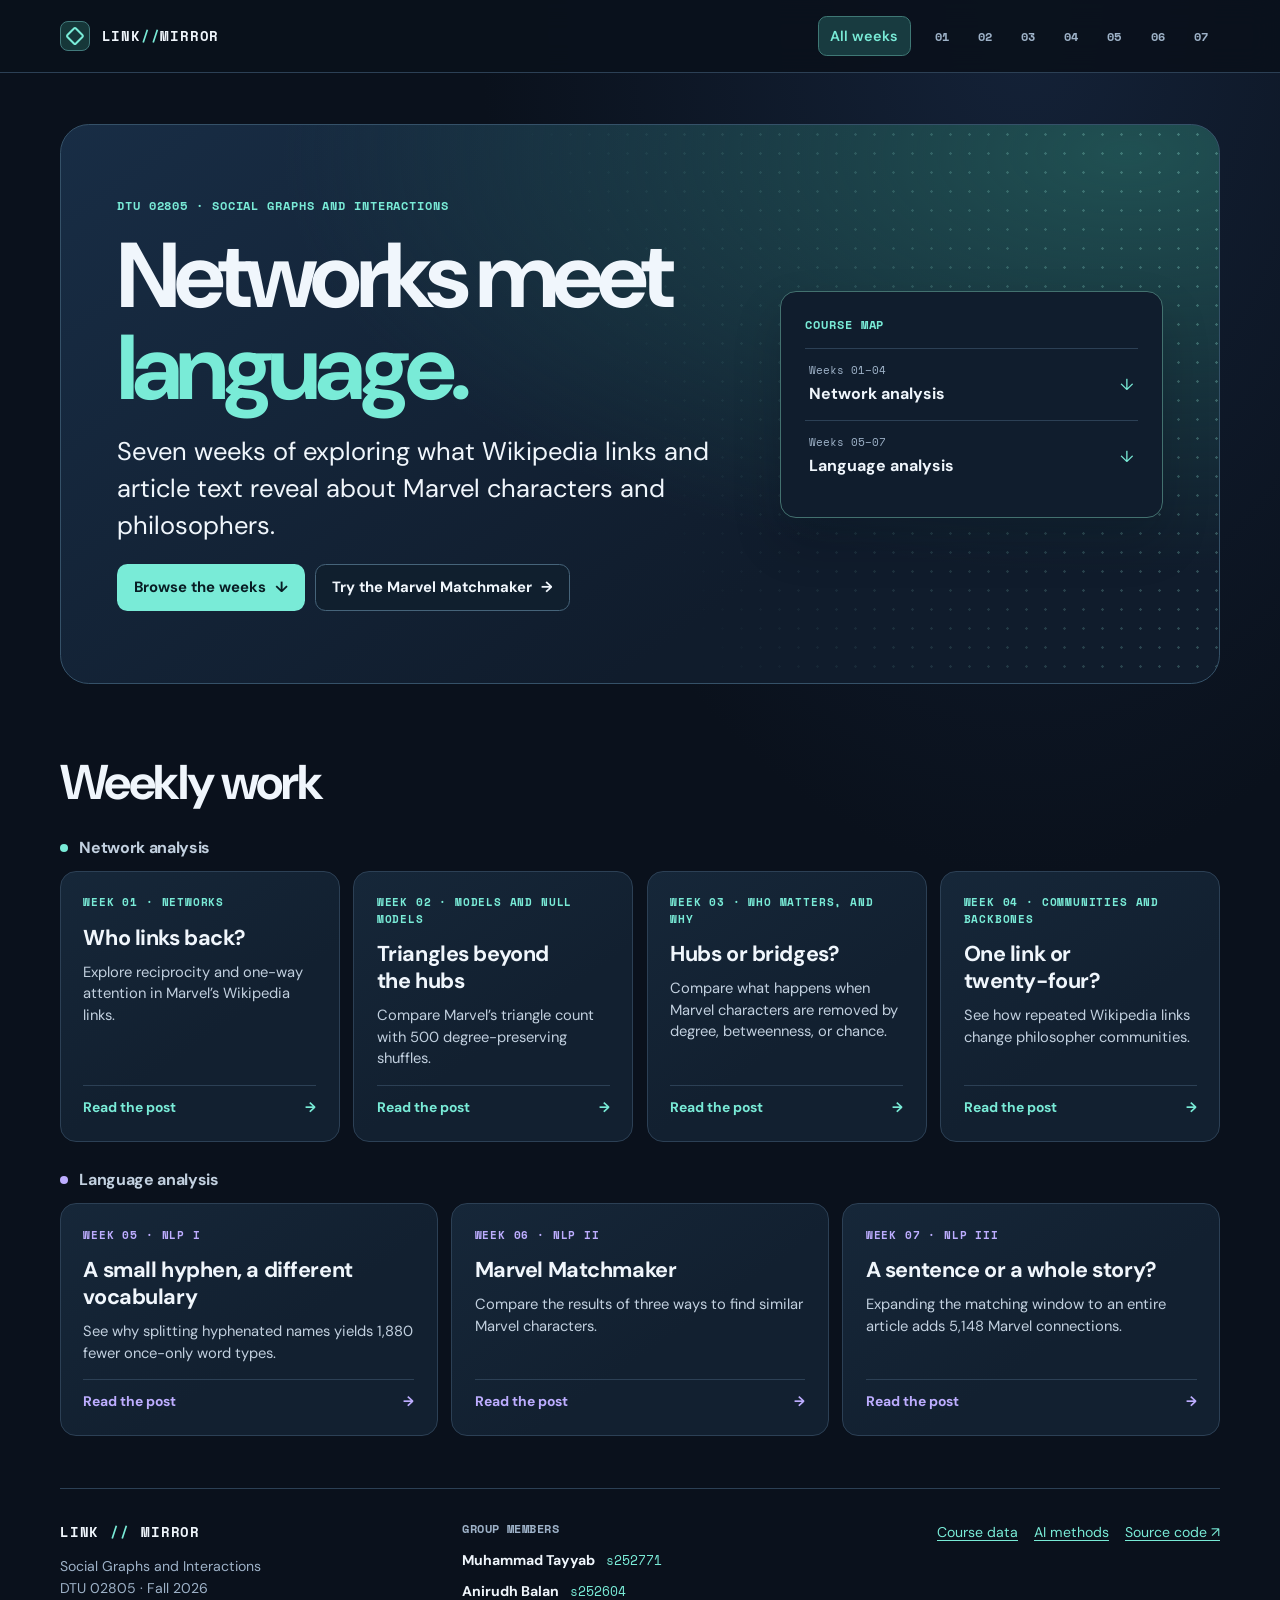
==== commit e48adf9a: "Show Weeks 1–7 and correct Anirudh Balan’s name" ====
--- a/index.html
+++ b/index.html
@@ -3,13 +3,13 @@
 <head>
   <meta charset="utf-8">
   <meta name="viewport" content="width=device-width, initial-scale=1">
-  <meta name="description" content="Eight projects and investigations from DTU’s Social Graphs and Interactions course, covering networks, language, and their overlap.">
+  <meta name="description" content="Seven weekly investigations from DTU’s Social Graphs and Interactions course, covering networks, language, and their overlap.">
   <title>Networks meet language · LINK//MIRROR</title>
   <link rel="preconnect" href="https://fonts.googleapis.com">
   <link rel="preconnect" href="https://fonts.gstatic.com" crossorigin>
   <link rel="stylesheet" href="https://fonts.googleapis.com/css2?family=DM+Sans:wght@400;500;600;700&amp;family=Space+Mono:wght@400;700&amp;display=swap">
-  <link rel="stylesheet" href="styles.css?v=4">
-  <link rel="stylesheet" href="course.css?v=4">
+  <link rel="stylesheet" href="styles.css?v=5">
+  <link rel="stylesheet" href="course.css?v=5">
 </head>
 <body>
   <a class="skip-link" href="#main-content">Skip to content</a>
@@ -25,7 +25,6 @@
         <a href="weeks/week5/" aria-label="Week 5">05</a>
         <a href="weeks/week6/" aria-label="Week 6">06</a>
         <a href="weeks/week7/" aria-label="Week 7">07</a>
-        <a href="weeks/week8/" aria-label="Week 8 project preparation">08</a>
       </nav>
     </div>
   </header>
@@ -34,7 +33,7 @@
       <div>
         <p class="eyebrow">DTU 02805 · Social Graphs and Interactions</p>
         <h1>Networks meet<br><em>language.</em></h1>
-        <p class="lede">Eight weeks of exploring what Wikipedia links and article text reveal about Marvel characters and philosophers.</p>
+        <p class="lede">Seven weeks of exploring what Wikipedia links and article text reveal about Marvel characters and philosophers.</p>
         <div class="hero-actions">
           <a class="button" href="#weekly-work">Browse the weeks <span aria-hidden="true">↓</span></a>
           <a class="button-secondary" href="weeks/week6/#explorer">Try the Marvel Matchmaker <span aria-hidden="true">→</span></a>
@@ -44,7 +43,6 @@
         <p class="eyebrow">Course map</p>
         <a href="#network-studies"><small>Weeks 01–04</small><strong>Network analysis</strong><span class="map-arrow" aria-hidden="true">↓</span></a>
         <a href="#language-studies"><small>Weeks 05–07</small><strong>Language analysis</strong><span class="map-arrow" aria-hidden="true">↓</span></a>
-        <a href="weeks/week8/"><small>Week 08</small><strong>Project preparation</strong><span class="map-arrow" aria-hidden="true">→</span></a>
       </nav>
     </section>
 
@@ -80,7 +78,7 @@
         </div>
       </section>
       <section class="week-chapter language-chapter" id="language-studies" aria-labelledby="language-heading">
-        <h3 class="chapter-heading" id="language-heading">Language and project preparation</h3>
+        <h3 class="chapter-heading" id="language-heading">Language analysis</h3>
         <div class="week-grid">
           <a class="week-card" href="weeks/week5/">
             <span class="eyebrow">Week 05 · NLP I</span>
@@ -100,12 +98,6 @@
             <p>Expanding the matching window to an entire article adds 5,148 Marvel connections.</p>
             <span class="card-link">Read the post <span aria-hidden="true">→</span></span>
           </a>
-          <a class="week-card" href="weeks/week8/">
-            <span class="eyebrow">Week 08 · Networks × Language</span>
-            <h4>Project preparation</h4>
-            <p>Explore a dataset check and validation plan for a philosopher-project candidate.</p>
-            <span class="card-link">Read the recap <span aria-hidden="true">→</span></span>
-          </a>
         </div>
       </section>
     </section>
@@ -120,7 +112,7 @@
       <p class="footer-heading">Group members</p>
       <ul class="member-list">
         <li><span class="member-name">Muhammad Tayyab</span> <span class="student-id">s252771</span></li>
-        <li><span class="member-name">Nirudh Balan</span> <span class="student-id">s252604</span></li>
+        <li><span class="member-name">Anirudh Balan</span> <span class="student-id">s252604</span></li>
       </ul>
     </div>
     <nav class="footer-links" aria-label="Course resources">
--- a/styles.css
+++ b/styles.css
@@ -420,7 +420,7 @@
 
   .week-nav {
     display: grid;
-    grid-template-columns: repeat(8, minmax(0, 1fr));
+    grid-template-columns: repeat(7, minmax(0, 1fr));
     flex: 1 0 100%;
   }
 
--- a/course.css
+++ b/course.css
@@ -4,6 +4,10 @@
   grid-template-columns: minmax(0, 1.6fr) minmax(15rem, 1fr);
   align-items: center;
   gap: clamp(1.5rem, 4vw, 3.25rem);
+}
+
+@media (min-width: 961px) {
+  .language-chapter .week-grid { grid-template-columns: repeat(3, minmax(0, 1fr)); }
 }
 
 .course-map {
